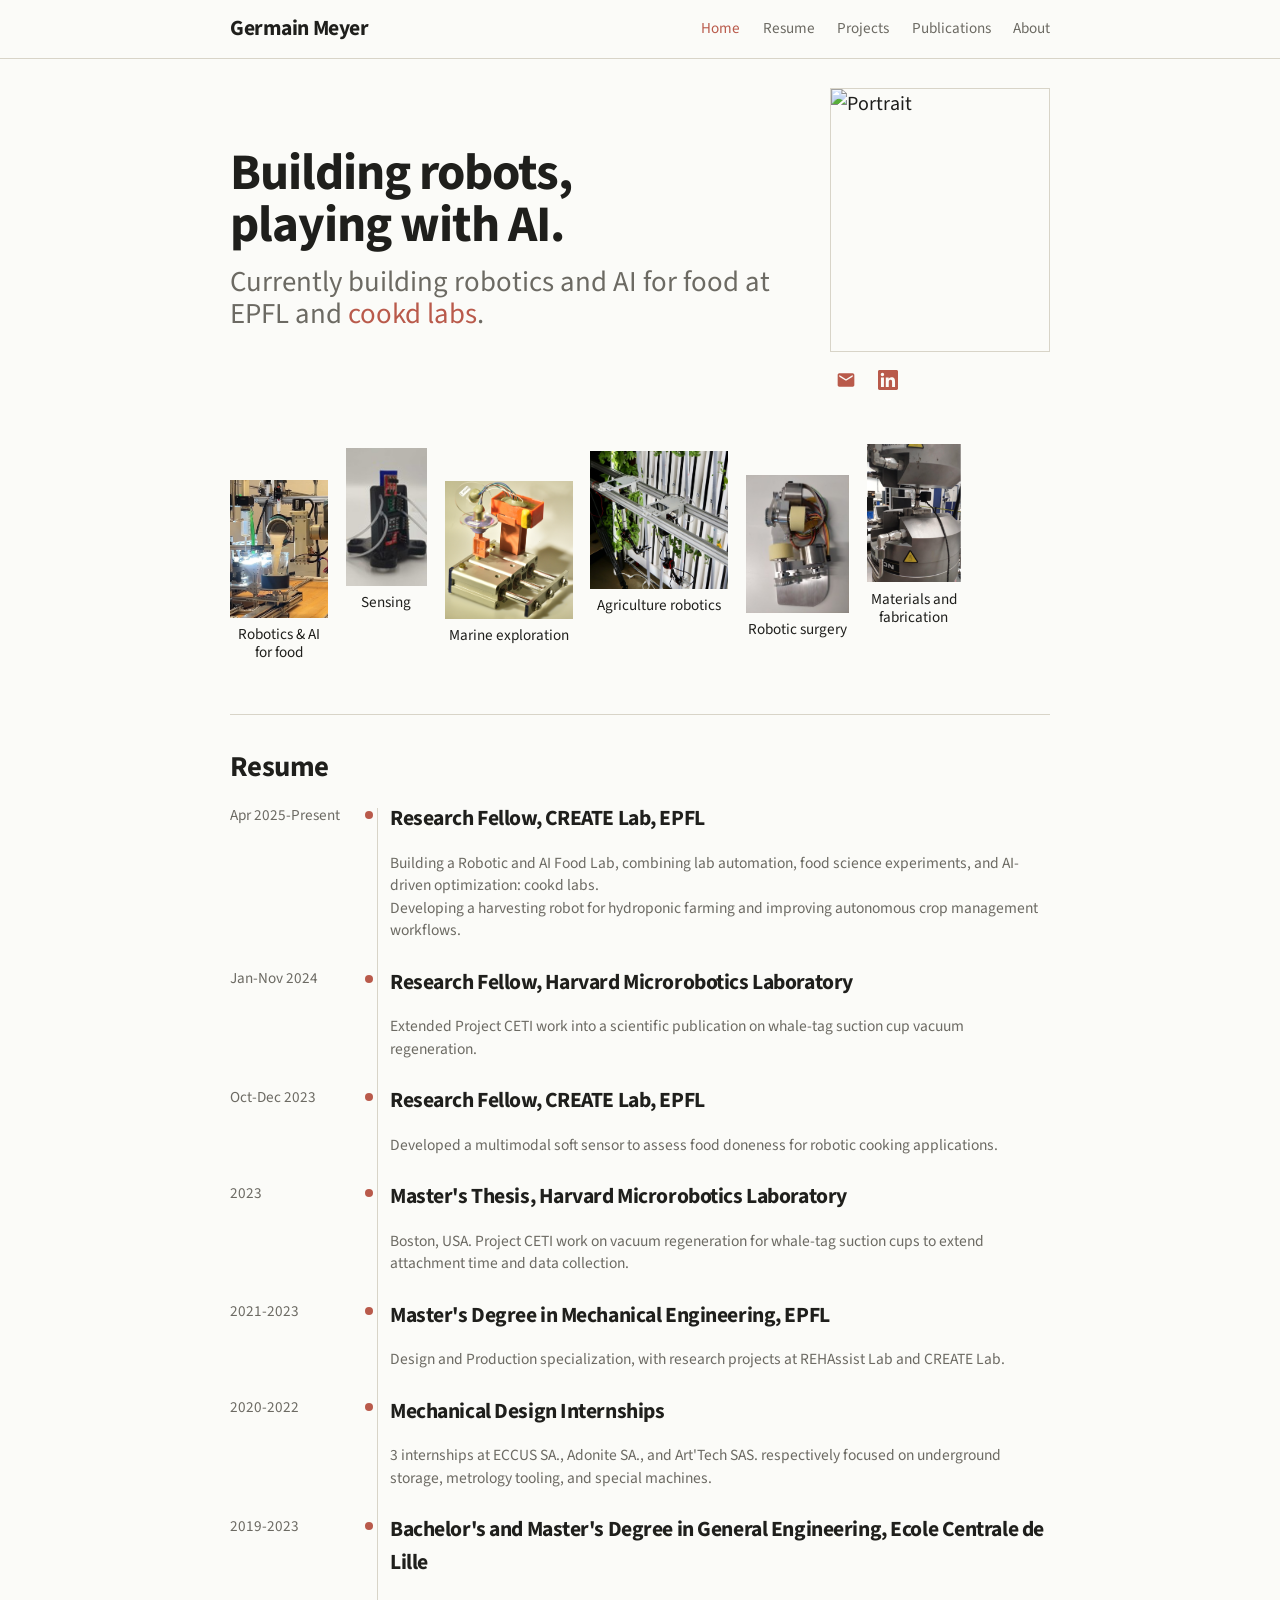
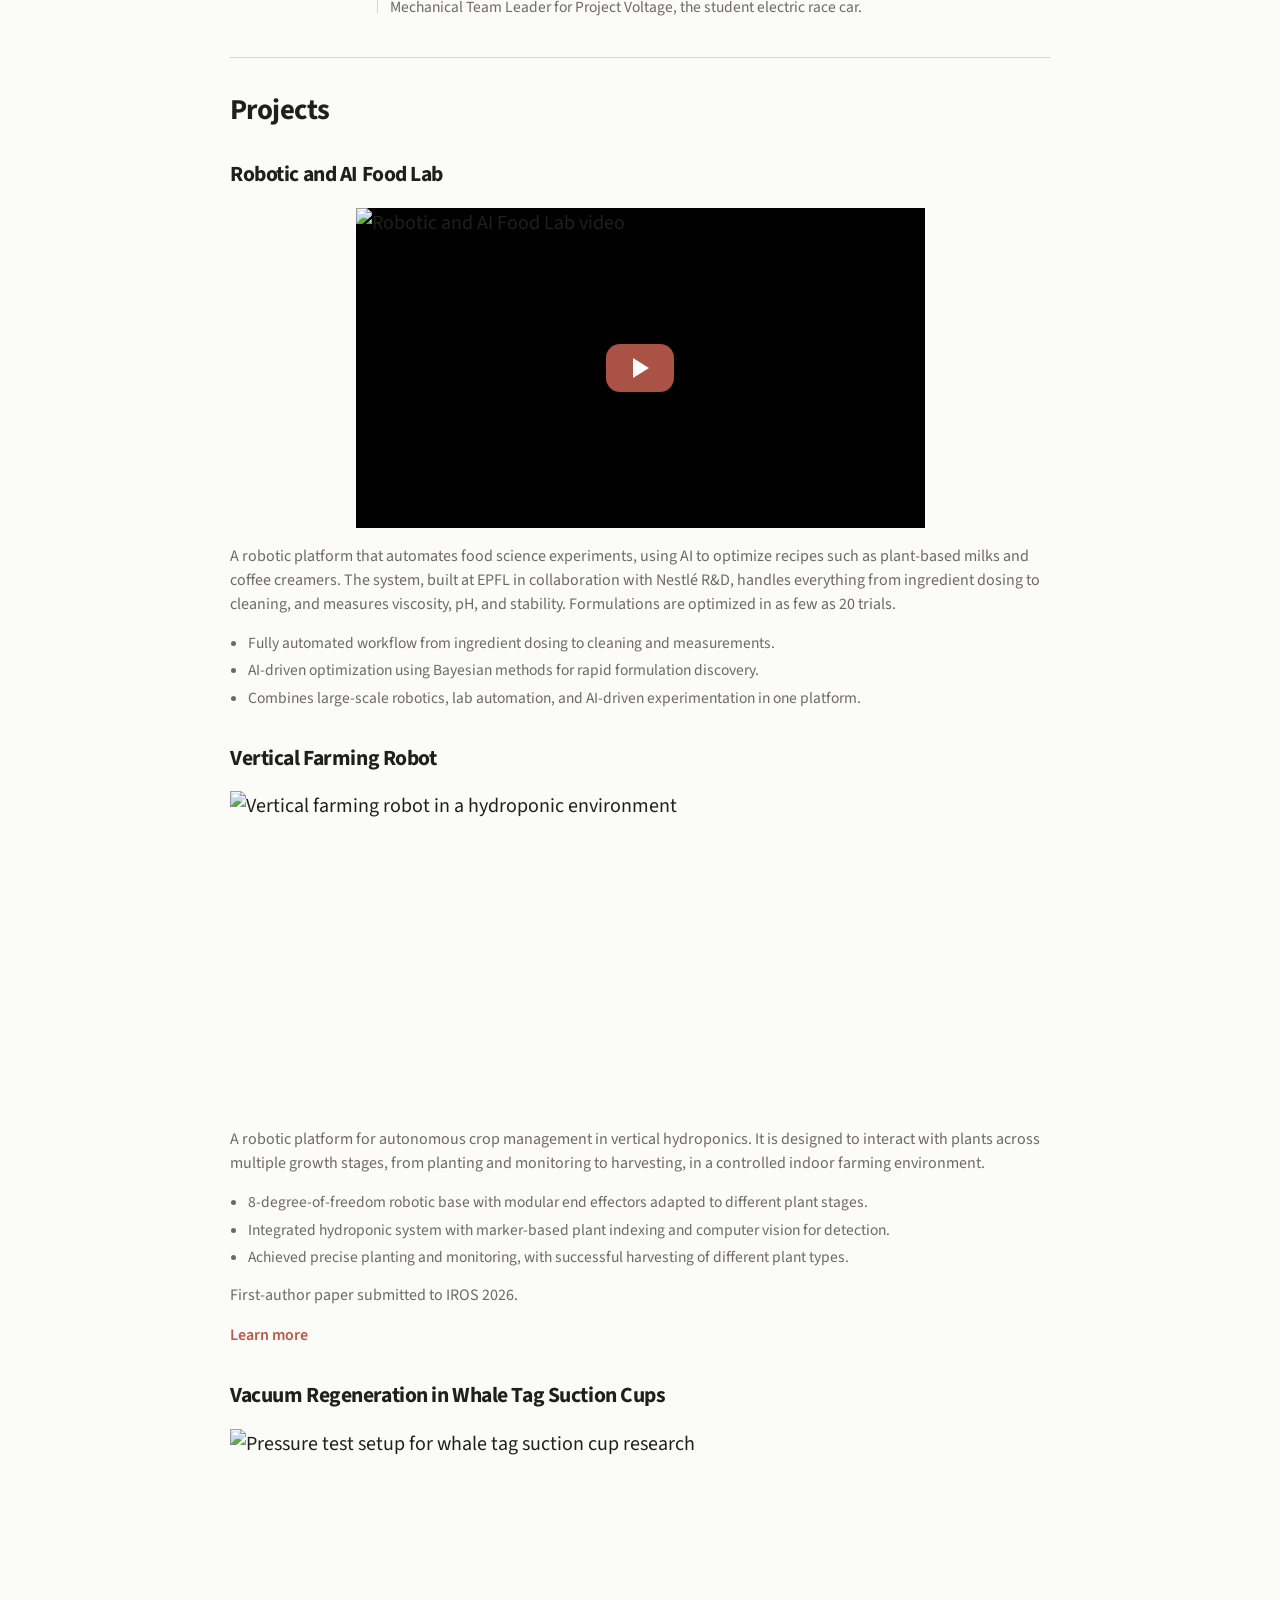
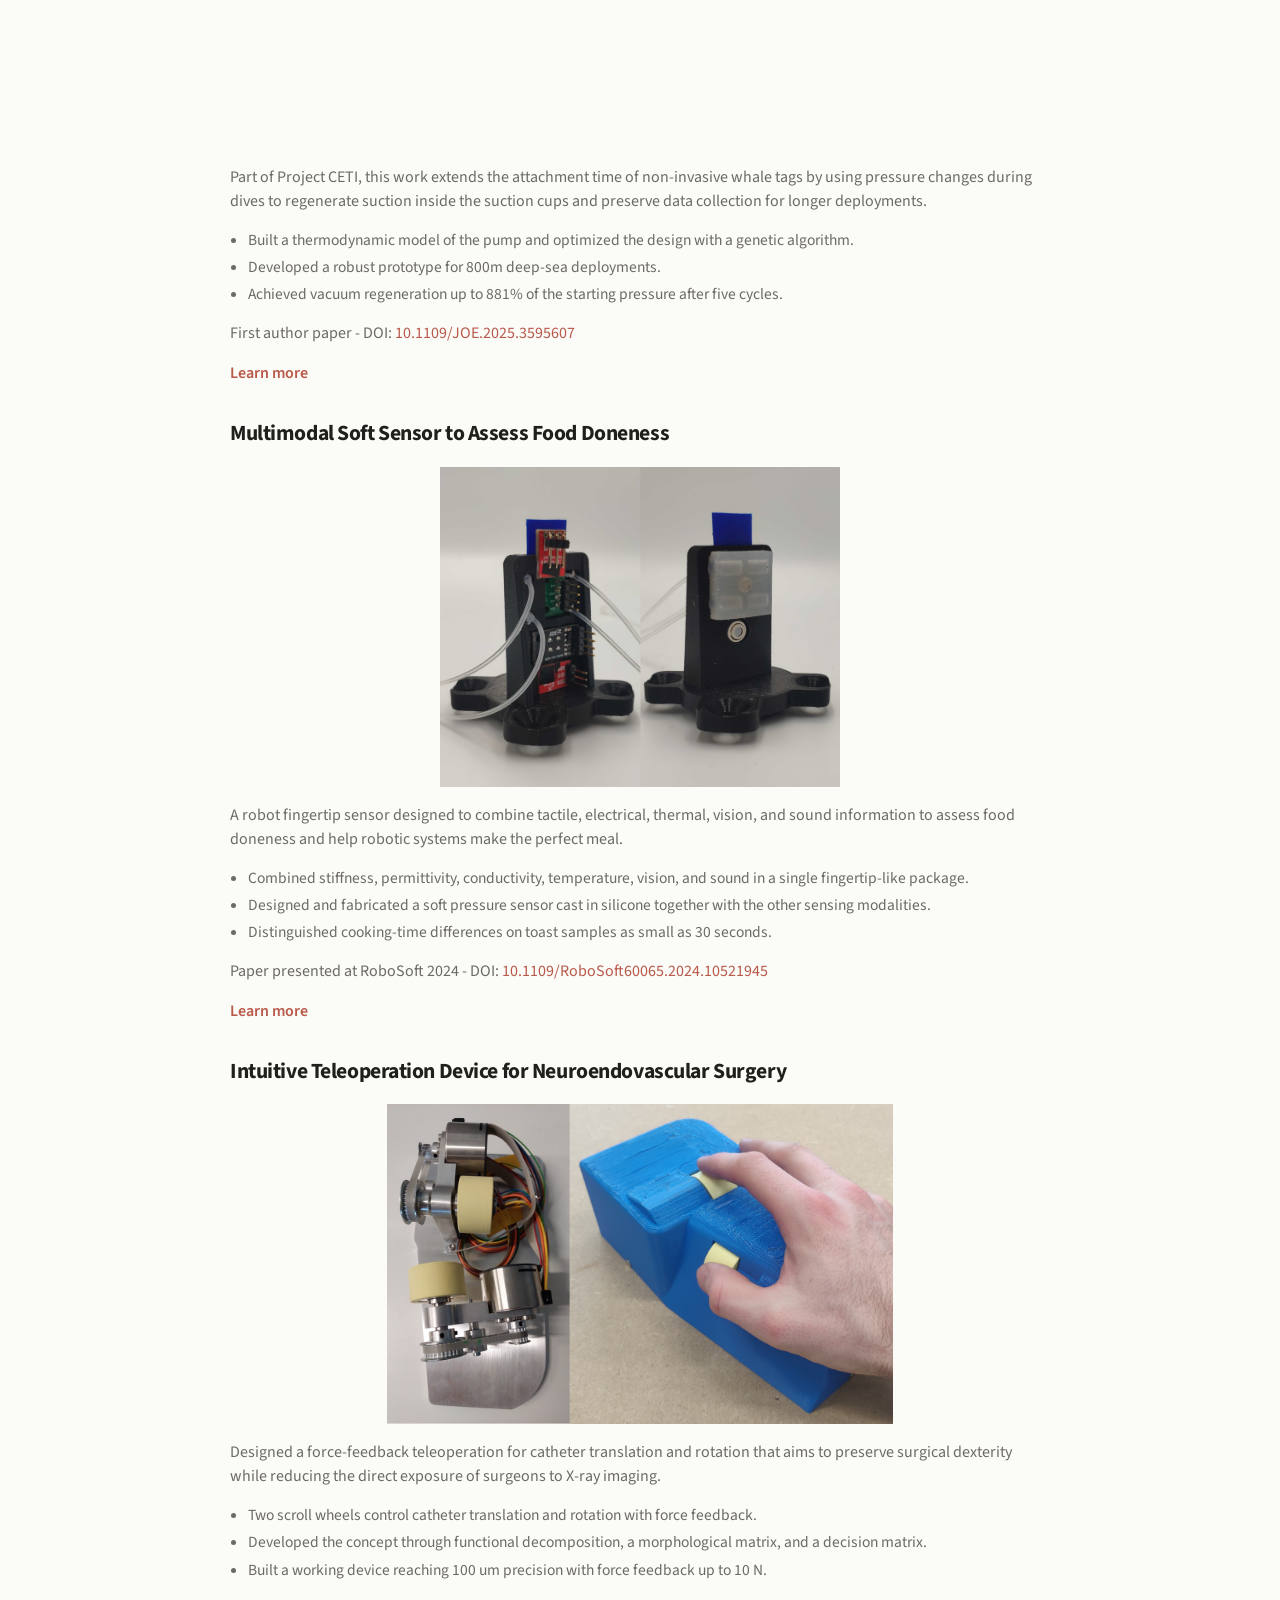
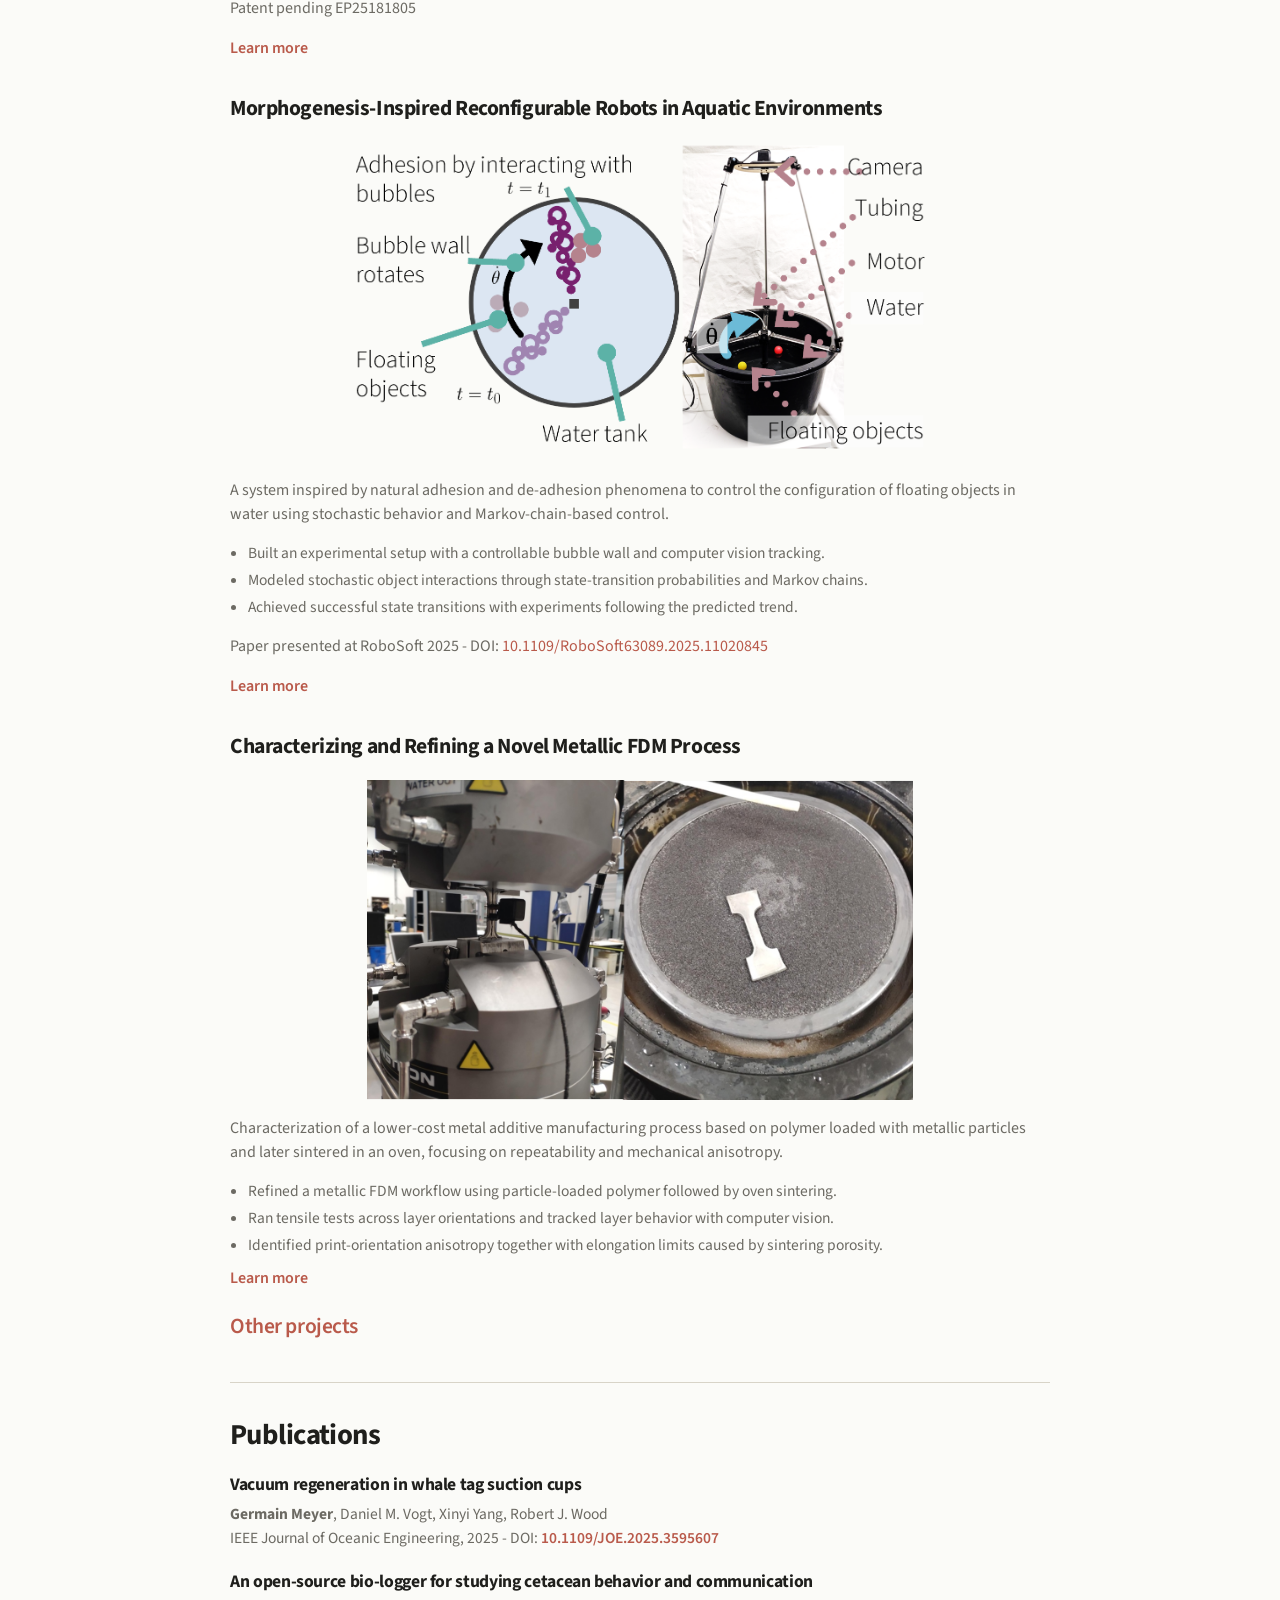
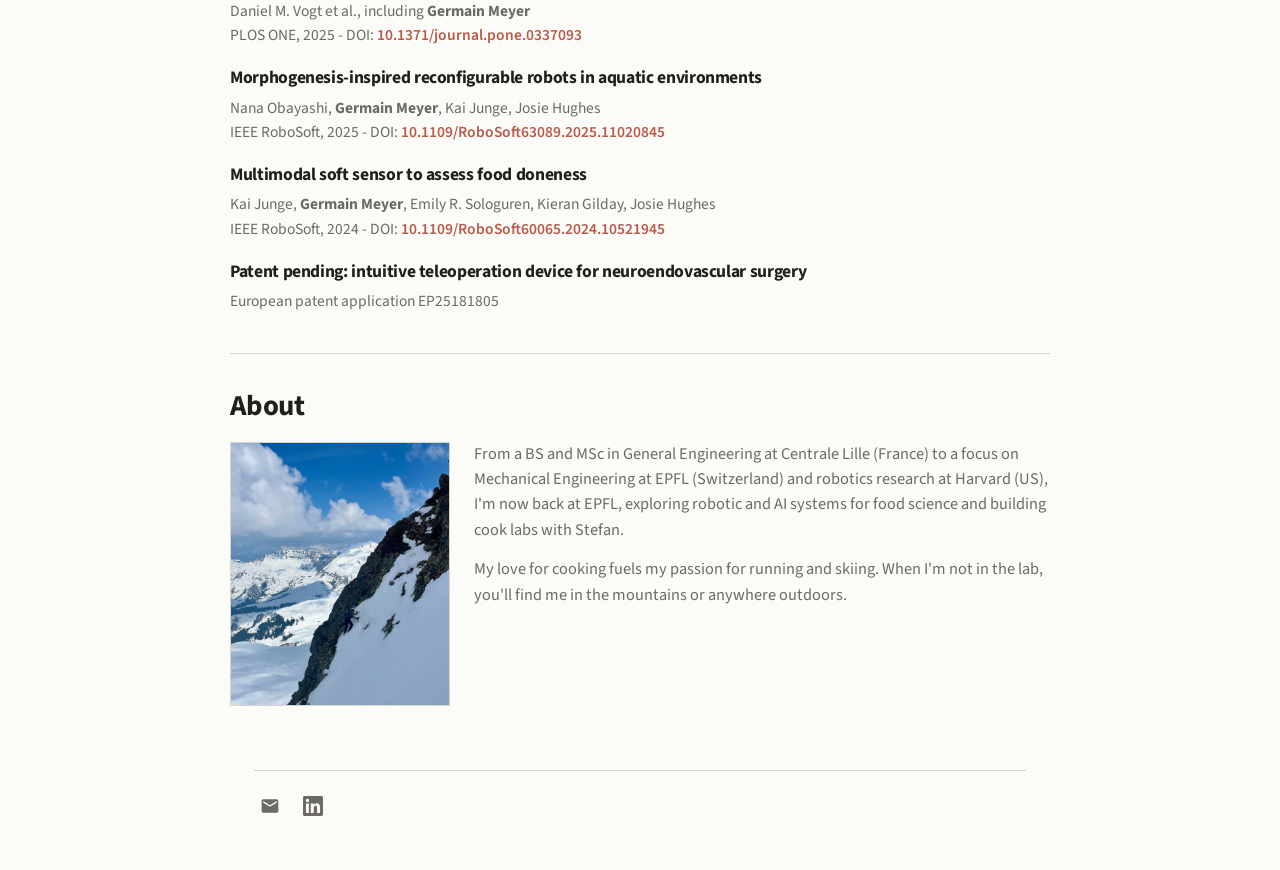
==== index.html @ 19fdbce2 "Initial commit" ====
<!DOCTYPE html>
<html lang="en">
<head>
  <meta charset="UTF-8">
  <meta name="viewport" content="width=device-width, initial-scale=1.0">
  <title>Germain Meyer</title>
  <meta name="description" content="Germain Meyer is a robotics researcher and mechanical engineer working across sensing, agriculture robotics, marine exploration, surgical teleoperation, and fabrication.">
  <meta name="robots" content="noimageindex">
  <link rel="icon" href="images/favicon.svg" type="image/svg+xml">
  <link rel="preconnect" href="https://fonts.googleapis.com">
  <link rel="preconnect" href="https://fonts.gstatic.com" crossorigin>
  <link href="https://fonts.googleapis.com/css2?family=Source+Sans+3:wght@400;600;700;800&display=swap" rel="stylesheet">
  <link rel="stylesheet" href="styles.css">
</head>
<body>
  <header class="site-header">
    <nav class="nav" aria-label="Main navigation">
      <a class="nav-brand" href="#home">Germain Meyer</a>
      <button class="nav-toggle" type="button" aria-expanded="false" aria-label="Toggle navigation">
        <span></span><span></span><span></span>
      </button>
      <div class="nav-links">
        <a href="#home">Home</a>
        <a href="#resume">Resume</a>
        <a href="#projects">Projects</a>
        <a href="#publications">Publications</a>
        <a href="#about">About</a>
      </div>
    </nav>
  </header>

  <main>
    <section class="hero section" id="home">
      <div class="hero-copy">
        <h1>Building robots, playing with AI.</h1>
        <p class="hero-lead">
          Currently building robotics and AI for food at EPFL and
          <a href="https://www.cookdlabs.ai/" target="_blank" rel="noopener">cookd labs</a>.
        </p>
      </div>
      <div class="hero-visual">
        <img src="images/main.jpeg" alt="Portrait">
        <div class="hero-links hero-links--portrait">
          <a href="mailto:germain.meyer@epfl.ch" aria-label="Email">
            <svg viewBox="0 0 24 24" aria-hidden="true"><path d="M20 4H4c-1.1 0-2 .9-2 2v12c0 1.1.9 2 2 2h16c1.1 0 2-.9 2-2V6c0-1.1-.9-2-2-2zm0 4-8 5-8-5V6l8 5 8-5v2z"/></svg>
          </a>
          <a href="https://linkedin.com/in/germain-meyer-136297217" target="_blank" rel="noopener" aria-label="LinkedIn">
            <svg viewBox="0 0 24 24" aria-hidden="true"><path d="M20.447 20.452h-3.554v-5.569c0-1.328-.027-3.037-1.852-3.037-1.853 0-2.136 1.445-2.136 2.939v5.667H9.351V9h3.414v1.561h.046c.477-.9 1.637-1.85 3.37-1.85 3.601 0 4.267 2.37 4.267 5.455v6.286zM5.337 7.433a2.062 2.062 0 01-2.063-2.065 2.064 2.064 0 112.063 2.065zm1.782 13.019H3.555V9h3.564v11.452zM22.225 0H1.771C.792 0 0 .774 0 1.729v20.542C0 23.227.792 24 1.771 24h20.451C23.2 24 24 23.227 24 22.271V1.729C24 .774 23.2 0 22.222 0h.003z"/></svg>
          </a>
        </div>
      </div>
      <div class="domain-gallery" aria-label="Research domains">
        <a class="domain-card" href="#project-food-lab">
          <img src="images/Robotics and AI for Food.png" alt="Robotics and AI for food research system">
          <span>Robotics &amp; AI for food</span>
        </a>
        <a class="domain-card" href="#project-food-sensor">
          <img src="images/sensing.jpg" alt="Sensing research system">
          <span>Sensing</span>
        </a>
        <a class="domain-card" href="#project-whale-tag">
          <img src="images/Marine-exploration.png" alt="Marine exploration research device">
          <span>Marine exploration</span>
        </a>
        <a class="domain-card" href="#project-vertical-farming">
          <img src="images/Agriculture-robotics.jpg" alt="Agriculture robotics platform">
          <span>Agriculture robotics</span>
        </a>
        <a class="domain-card" href="#project-teleoperation">
          <img src="images/robotic-surgery.jpg" alt="Robotic surgery prototype">
          <span>Robotic surgery</span>
        </a>
        <a class="domain-card" href="#project-metal-fdm">
          <img src="images/Materials-and-fabrication.png" alt="Materials and fabrication testing machine">
          <span>Materials and fabrication</span>
        </a>
      </div>
    </section>

    <section class="section section-divider" id="resume">
      <div class="section-heading">
        <p class="section-kicker">Resume</p>
      </div>
      <div class="timeline">
        <article class="timeline-item">
          <div class="timeline-date">Apr 2025-Present</div>
          <div class="timeline-body">
            <h3>Research Fellow, CREATE Lab, EPFL</h3>
            <p>Building a Robotic and AI Food Lab, combining lab automation, food science experiments, and AI-driven optimization: cookd labs.</p>
            <p>Developing a harvesting robot for hydroponic farming and improving autonomous crop management workflows.</p>
          </div>
        </article>
        <article class="timeline-item">
          <div class="timeline-date">Jan-Nov 2024</div>
          <div class="timeline-body">
            <h3>Research Fellow, Harvard Microrobotics Laboratory</h3>
            <p>Extended Project CETI work into a scientific publication on whale-tag suction cup vacuum regeneration.</p>
          </div>
        </article>
        <article class="timeline-item">
          <div class="timeline-date">Oct-Dec 2023</div>
          <div class="timeline-body">
            <h3>Research Fellow, CREATE Lab, EPFL</h3>
            <p>Developed a multimodal soft sensor to assess food doneness for robotic cooking applications.</p>
          </div>
        </article>
        <article class="timeline-item">
          <div class="timeline-date">2023</div>
          <div class="timeline-body">
            <h3>Master's Thesis, Harvard Microrobotics Laboratory</h3>
            <p>Boston, USA. Project CETI work on vacuum regeneration for whale-tag suction cups to extend attachment time and data collection.</p>
          </div>
        </article>
        <article class="timeline-item">
          <div class="timeline-date">2021-2023</div>
          <div class="timeline-body">
            <h3>Master's Degree in Mechanical Engineering, EPFL</h3>
            <p>Design and Production specialization, with research projects at REHAssist Lab and CREATE Lab.</p>
          </div>
        </article>
        <article class="timeline-item">
          <div class="timeline-date">2020-2022</div>
          <div class="timeline-body">
            <h3>Mechanical Design Internships</h3>
            <p>3 internships at ECCUS SA., Adonite SA., and Art'Tech SAS. respectively focused on underground storage, metrology tooling, and special machines.</p>
          </div>
        </article>
        <article class="timeline-item">
          <div class="timeline-date">2019-2023</div>
          <div class="timeline-body">
            <h3>Bachelor's and Master's Degree in General Engineering, Ecole Centrale de Lille</h3>
            <p>Mechanical Team Leader for Project Voltage, the student electric race car.</p>
          </div>
        </article>
      </div>
    </section>

    <section class="section section-divider" id="projects">
      <div class="section-heading">
        <p class="section-kicker">Projects</p>
      </div>

      <article class="project" id="project-food-lab">
        <div class="project-content">
          <h3>Robotic and AI Food Lab</h3>
          <div class="project-media project-media--video">
            <div class="video-lazy" data-id="kssVwYvXHfM" aria-label="Play Robotic and AI Food Lab video" role="button" tabindex="0">
              <img src="https://img.youtube.com/vi/dTXsekE0bE0/maxresdefault.jpg" alt="Robotic and AI Food Lab video" loading="lazy">
              <button class="video-play" type="button" aria-label="Play video"></button>
            </div>
          </div>
          <p>
            A robotic platform that automates food science experiments, using AI to optimize recipes such as plant-based milks and coffee creamers. 
            The system, built at EPFL in collaboration with Nestlé R&D, handles everything from ingredient dosing to cleaning, and measures viscosity, 
            pH, and stability. Formulations are optimized in as few as 20 trials.
          </p>
          <ul class="project-highlights">
            <li>Fully automated workflow from ingredient dosing to cleaning and measurements.</li>
            <li>AI-driven optimization using Bayesian methods for rapid formulation discovery.</li>
            <li>Combines large-scale robotics, lab automation, and AI-driven experimentation in one platform.</li>
          </ul>
        </div>
      </article>

      <article class="project" id="project-vertical-farming">
        <div class="project-content">
          <h3>Vertical Farming Robot</h3>
          <div class="project-media">
            <img src="images/vertical-farming/vertical-farming.JPG" alt="Vertical farming robot in a hydroponic environment">
          </div>
          <p>
            A robotic platform for autonomous crop management in vertical hydroponics. It is designed to
            interact with plants across multiple growth stages, from planting and monitoring to harvesting,
            in a controlled indoor farming environment.
          </p>
          <ul class="project-highlights">
            <li>8-degree-of-freedom robotic base with modular end effectors adapted to different plant stages.</li>
            <li>Integrated hydroponic system with marker-based plant indexing and computer vision for detection.</li>
            <li>Achieved precise planting and monitoring, with successful harvesting of different plant types.</li>
          </ul>
          <p class="project-note">First-author paper submitted to IROS 2026.</p>
          <p class="project-link"><a href="projects/vertical-farming.html">Learn more</a></p>
        </div>
      </article>

      <article class="project" id="project-whale-tag">
        <div class="project-content">
          <h3>Vacuum Regeneration in Whale Tag Suction Cups</h3>
          <div class="project-media">
            <img src="images/whale-tag/whale-tag.JPG" alt="Pressure test setup for whale tag suction cup research">
          </div>
          <p>
            Part of Project CETI, this work extends the attachment time of non-invasive whale tags
            by using pressure changes during dives to regenerate suction inside the suction cups
            and preserve data collection for longer deployments.
          </p>
          <ul class="project-highlights">
            <li>Built a thermodynamic model of the pump and optimized the design with a genetic algorithm.</li>
            <li>Developed a robust prototype for 800m deep-sea deployments.</li>
            <li>Achieved vacuum regeneration up to 881% of the starting pressure after five cycles.</li>
          </ul>
          <p class="project-note">First author paper - DOI: <a href="https://doi.org/10.1109/JOE.2025.3595607" target="_blank" rel="noopener">10.1109/JOE.2025.3595607</a></p>
          <p class="project-link"><a href="projects/whale-tag.html">Learn more</a></p>
        </div>
      </article>

      <article class="project" id="project-food-sensor">
        <div class="project-content">
          <h3>Multimodal Soft Sensor to Assess Food Doneness</h3>
          <div class="project-media">
            <img src="images/food-sensor/sensor-food.png" alt="Multimodal food doneness sensor mounted on a robotic arm">
          </div>
          <p>
            A robot fingertip sensor designed to combine tactile, electrical, thermal, vision, and sound
            information to assess food doneness and help robotic systems make the perfect meal.
          </p>
          <ul class="project-highlights">
            <li>Combined stiffness, permittivity, conductivity, temperature, vision, and sound in a single fingertip-like package.</li>
            <li>Designed and fabricated a soft pressure sensor cast in silicone together with the other sensing modalities.</li>
            <li>Distinguished cooking-time differences on toast samples as small as 30 seconds.</li>
          </ul>
          <p class="project-note">Paper presented at RoboSoft 2024 - DOI: <a href="https://doi.org/10.1109/RoboSoft60065.2024.10521945" target="_blank" rel="noopener">10.1109/RoboSoft60065.2024.10521945</a></p>
          <p class="project-link"><a href="projects/food-sensor.html">Learn more</a></p>
        </div>
      </article>

      <article class="project" id="project-teleoperation">
        <div class="project-content">
          <h3>Intuitive Teleoperation Device for Neuroendovascular Surgery</h3>
          <div class="project-media">
            <img src="images/teleoperation/final-device.png" alt="Intuitive teleoperation device for neuroendovascular surgery">
          </div>
          <p>
            Designed a force-feedback teleoperation for catheter translation and rotation that aims to preserve surgical
            dexterity while reducing the direct exposure of surgeons to X-ray imaging.
          </p>
          <ul class="project-highlights">
            <li>Two scroll wheels control catheter translation and rotation with force feedback.</li>
            <li>Developed the concept through functional decomposition, a morphological matrix, and a decision matrix.</li>
            <li>Built a working device reaching 100 um precision with force feedback up to 10 N.</li>
          </ul>
          <p class="project-note">Patent pending EP25181805</p>
          <p class="project-link"><a href="projects/teleoperation.html">Learn more</a></p>
        </div>
      </article>

      <article class="project" id="project-aquatic-robot">
        <div class="project-content">
          <h3>Morphogenesis-Inspired Reconfigurable Robots in Aquatic Environments</h3>
          <div class="project-media">
            <img src="images/aquatic-robot/experimental-setup.png" alt="Aquatic morphogenesis-inspired robot experiment">
          </div>
          <p>
            A system inspired by natural adhesion and de-adhesion phenomena to control the configuration
            of floating objects in water using stochastic behavior and Markov-chain-based control.
          </p>
          <ul class="project-highlights">
            <li>Built an experimental setup with a controllable bubble wall and computer vision tracking.</li>
            <li>Modeled stochastic object interactions through state-transition probabilities and Markov chains.</li>
            <li>Achieved successful state transitions with experiments following the predicted trend.</li>
          </ul>
          <p class="project-note">Paper presented at RoboSoft 2025 - DOI: <a href="https://doi.org/10.1109/RoboSoft63089.2025.11020845" target="_blank" rel="noopener">10.1109/RoboSoft63089.2025.11020845</a></p>
          <p class="project-link"><a href="projects/aquatic-robot.html">Learn more</a></p>
        </div>
      </article>

      <article class="project" id="project-metal-fdm">
        <div class="project-content">
          <h3>Characterizing and Refining a Novel Metallic FDM Process</h3>
          <div class="project-media">
            <img src="images/metal-fdm/tensile-test.png" alt="Metallic fused deposition modeling printer prototype">
          </div>
          <p>
            Characterization of a lower-cost metal additive manufacturing process based on polymer loaded
            with metallic particles and later sintered in an oven, focusing on repeatability and
            mechanical anisotropy.
          </p>
          <ul class="project-highlights">
            <li>Refined a metallic FDM workflow using particle-loaded polymer followed by oven sintering.</li>
            <li>Ran tensile tests across layer orientations and tracked layer behavior with computer vision.</li>
            <li>Identified print-orientation anisotropy together with elongation limits caused by sintering porosity.</li>
          </ul>
          <p class="project-link"><a href="projects/metal-fdm.html">Learn more</a></p>
        </div>
      </article>
      <p class="project-link project-link--more" id="project-other-projects"><a href="projects/other-projects.html">Other projects</a></p>
    </section>

    <section class="section section-divider" id="publications">
      <div class="section-heading">
        <p class="section-kicker">Publications</p>
      </div>
      <div class="publication-list">
        <article>
          <h3>Vacuum regeneration in whale tag suction cups</h3>
          <p><strong>Germain Meyer</strong>, Daniel M. Vogt, Xinyi Yang, Robert J. Wood</p>
          <p>IEEE Journal of Oceanic Engineering, 2025 - DOI: <a href="https://doi.org/10.1109/JOE.2025.3595607" target="_blank" rel="noopener">10.1109/JOE.2025.3595607</a></p>
        </article>
        <article>
          <h3>An open-source bio-logger for studying cetacean behavior and communication</h3>
          <p>Daniel M. Vogt et al., including <strong>Germain Meyer</strong></p>
          <p>PLOS ONE, 2025 - DOI: <a href="https://doi.org/10.1371/journal.pone.0337093" target="_blank" rel="noopener">10.1371/journal.pone.0337093</a></p>
        </article>
        <article>
          <h3>Morphogenesis-inspired reconfigurable robots in aquatic environments</h3>
          <p>Nana Obayashi, <strong>Germain Meyer</strong>, Kai Junge, Josie Hughes</p>
          <p>IEEE RoboSoft, 2025 - DOI: <a href="https://doi.org/10.1109/RoboSoft63089.2025.11020845" target="_blank" rel="noopener">10.1109/RoboSoft63089.2025.11020845</a></p>
        </article>
        <article>
          <h3>Multimodal soft sensor to assess food doneness</h3>
          <p>Kai Junge, <strong>Germain Meyer</strong>, Emily R. Sologuren, Kieran Gilday, Josie Hughes</p>
          <p>IEEE RoboSoft, 2024 - DOI: <a href="https://doi.org/10.1109/RoboSoft60065.2024.10521945" target="_blank" rel="noopener">10.1109/RoboSoft60065.2024.10521945</a></p>
        </article>
        <article>
          <h3>Patent pending: intuitive teleoperation device for neuroendovascular surgery</h3>
          <p>European patent application EP25181805</p>
        </article>
      </div>
    </section>

    <section class="section section-divider" id="about">
      <div class="section-heading">
        <p class="section-kicker">About</p>
      </div>
      <div class="bio-grid">
        <div class="bio-photo">
          <img src="images/mountain.jpeg" alt="Mountain pic">
        </div>
        <div class="bio-copy">
          <p>
            From a BS and MSc in General Engineering at Centrale Lille (France) to a focus on Mechanical Engineering at EPFL (Switzerland) and robotics research at Harvard (US), I'm now back at EPFL, exploring robotic and AI systems for food science and building cook labs with Stefan.
          </p>
          <p>
             My love for cooking fuels my passion for running and skiing. When I'm not in the lab, you'll find me in the mountains or anywhere outdoors.
          </p>
        </div>
      </div>
    </section>

  </main>

  <footer class="site-footer">
    <div class="footer-links">
      <a href="mailto:germain.meyer@epfl.ch" aria-label="Email">
        <svg viewBox="0 0 24 24" aria-hidden="true"><path d="M20 4H4c-1.1 0-2 .9-2 2v12c0 1.1.9 2 2 2h16c1.1 0 2-.9 2-2V6c0-1.1-.9-2-2-2zm0 4-8 5-8-5V6l8 5 8-5v2z"/></svg>
      </a>
      <a href="https://linkedin.com/in/germain-meyer-136297217" target="_blank" rel="noopener" aria-label="LinkedIn">
        <svg viewBox="0 0 24 24" aria-hidden="true"><path d="M20.447 20.452h-3.554v-5.569c0-1.328-.027-3.037-1.852-3.037-1.853 0-2.136 1.445-2.136 2.939v5.667H9.351V9h3.414v1.561h.046c.477-.9 1.637-1.85 3.37-1.85 3.601 0 4.267 2.37 4.267 5.455v6.286zM5.337 7.433a2.062 2.062 0 01-2.063-2.065 2.064 2.064 0 112.063 2.065zm1.782 13.019H3.555V9h3.564v11.452zM22.225 0H1.771C.792 0 0 .774 0 1.729v20.542C0 23.227.792 24 1.771 24h20.451C23.2 24 24 23.227 24 22.271V1.729C24 .774 23.2 0 22.222 0h.003z"/></svg>
      </a>
    </div>
  </footer>

  <script src="script.js"></script>
</body>
</html>
---- styles.css ----
:root {
  --bg: #fbfbf8;
  --text: #1f1f1c;
  --muted: #6c6a63;
  --line: #d8d4c8;
  --accent: #b95a4b;
  --nav-height: 58px;
}

*,
*::before,
*::after {
  box-sizing: border-box;
}

html {
  scroll-behavior: smooth;
}

body {
  margin: 0;
  font-family: "Source Sans 3", sans-serif;
  color: var(--text);
  background: var(--bg);
  font-size: 20px;
  line-height: 1.55;
}

img {
  display: block;
  max-width: 100%;
}

a {
  color: inherit;
}

main {
  padding: calc(var(--nav-height) + 1.5rem) 1.5rem 4rem;
}

.site-header {
  position: fixed;
  inset: 0 0 auto;
  z-index: 100;
  background: rgba(251, 251, 248, 0.95);
  border-bottom: 1px solid var(--line);
}

.nav {
  max-width: 820px;
  height: var(--nav-height);
  margin: 0 auto;
  padding: 0;
  display: flex;
  align-items: center;
  justify-content: space-between;
  gap: 1rem;
}

.nav-brand {
  font-weight: 700;
  font-size: 1.35rem;
  letter-spacing: -0.02em;
  text-decoration: none;
}

.nav-links {
  display: flex;
  align-items: center;
  gap: 1.4rem;
}

.nav-links a {
  text-decoration: none;
  color: var(--muted);
  font-weight: 400;
  font-size: 0.95rem;
}

.nav-links a.active,
.nav-links a:hover {
  color: var(--accent);
}

.nav-toggle {
  display: none;
  border: 0;
  background: transparent;
  padding: 0;
}

.nav-toggle span {
  display: block;
  width: 24px;
  height: 2px;
  margin: 5px 0;
  background: var(--text);
}

.section {
  max-width: 820px;
  margin: 0 auto;
  scroll-margin-top: calc(var(--nav-height) + 1.2rem);
}

.section-divider {
  border-top: 1px solid var(--line);
  padding-top: 2.4rem;
  margin-top: 2.4rem;
}

.hero {
  display: grid;
  grid-template-columns: minmax(0, 1fr) 220px;
  grid-template-areas:
    "copy visual"
    "gallery gallery";
  gap: 2rem;
  align-items: start;
}

.hero-copy {
  grid-area: copy;
  align-self: center;
}

.hero-visual {
  grid-area: visual;
  align-self: center;
}

.eyebrow,
.section-kicker,
.project-date,
.resume-date {
  margin: 0 0 0.75rem;
  font-size: 1rem;
  font-weight: 600;
  color: var(--muted);
}

.section-kicker {
  margin-bottom: 1rem;
  font-size: 1.8rem;
  line-height: 1.05;
  font-weight: 700;
  color: var(--text);
  letter-spacing: -0.02em;
}

.hero h1,
.section-heading h2 {
  margin: 0;
  font-size: clamp(2.3rem, 4vw, 3.3rem);
  line-height: 1.02;
  letter-spacing: -0.02em;
  max-width: 16ch;
}

.section-heading h2 {
  font-size: clamp(1.7rem, 3vw, 2.15rem);
  max-width: none;
}

.hero-lead {
  margin: 1rem 0 0;
  font-size: clamp(1.35rem, 2.4vw, 1.8rem);
  line-height: 1.1;
  color: var(--muted);
  max-width: 34rem;
}

.hero-lead a {
  color: var(--accent);
  text-decoration: none;
}

.hero-lead a:hover {
  text-decoration: underline;
}

.hero-links {
  display: flex;
  flex-wrap: wrap;
  gap: 0.35rem 1rem;
  margin-top: 1rem;
  color: var(--muted);
  font-size: 1rem;
}

.hero-links--portrait {
  margin-top: 0.75rem;
  flex-direction: row;
  align-items: flex-start;
  gap: 0.6rem;
}

.hero-links--portrait a {
  display: inline-flex;
  align-items: center;
  justify-content: center;
  width: 32px;
  height: 32px;
  color: var(--muted);
}

.hero-links--portrait a:hover {
  color: var(--accent);
}

.hero-links--portrait svg {
  width: 20px;
  height: 20px;
  fill: currentColor;
}

.hero-links a {
  text-decoration: none;
  color: var(--accent);
}

.hero-links a:hover {
  text-decoration: underline;
}

.domain-gallery {
  grid-area: gallery;
  align-self: start;
  margin: 1.25rem 0 0;
  display: flex;
  flex-wrap: nowrap;
  align-items: flex-start;
  justify-content: flex-start;
  gap: 1.1rem;
  overflow-x: visible;
}

.domain-card {
  margin: 0;
  text-align: center;
  flex: 0 0 auto;
  position: relative;
  width: fit-content;
  padding-bottom: 3.5rem;
  text-decoration: none;
  color: inherit;
}

.domain-card img {
  width: auto;
  height: 138px;
  max-width: 170px;
  object-fit: contain;
  display: block;
}

.domain-card span {
  position: absolute;
  top: calc(138px + 0.45rem);
  left: 0;
  font-size: 0.95rem;
  color: var(--text);
  text-align: center;
  width: 100%;
  max-width: none;
  margin: 0;
  white-space: normal;
  overflow-wrap: anywhere;
  line-height: 1.2;
}

.domain-card:nth-child(1) {
  margin-top: 2rem;
}

.domain-card:nth-child(2) {
  margin-top: 0;
}

.domain-card:nth-child(3) {
  margin-top: 2.1rem;
}

.domain-card:nth-child(4) {
  margin-top: 0.2rem;
}

.domain-card:nth-child(5) {
  margin-top: 1.7rem;
}

.domain-card:nth-child(6) {
  margin-top: -0.2rem;
}

.hero-visual {
  padding-top: 0.35rem;
}

.hero-visual img {
  border-radius: 0;
  aspect-ratio: 1 / 1.2;
  object-fit: cover;
  width: 100%;
  border: 1px solid var(--line);
}

.section-heading {
  margin-bottom: 1.2rem;
}

.bio-grid,
.project-columns,
.other-grid,
.publication-list {
  display: grid;
  gap: 1.5rem;
}

.bio-grid {
  grid-template-columns: 220px minmax(0, 1fr);
  align-items: start;
  font-size: 1.02rem;
  color: var(--muted);
}

.bio-photo img {
  width: 100%;
  aspect-ratio: 1 / 1.2;
  object-fit: cover;
  display: block;
  border: 1px solid var(--line);
}

.bio-copy p {
  margin: 0;
}

.domain-card:hover span {
  color: var(--accent);
}

.bio-copy p + p {
  margin-top: 0.9rem;
}

.publication-list article,
.other-grid article {
  padding: 0;
  border: 0;
  background: transparent;
}

.timeline-body h3,
.project-content h3,
.publication-list h3,
.other-grid h3 {
  margin: 0 0 1rem;
  font-size: 1.35rem;
  letter-spacing: -0.02em;
}

.timeline {
  position: relative;
}

.timeline::before {
  content: "";
  position: absolute;
  left: 9.2rem;
  top: 0.35rem;
  bottom: 0.35rem;
  width: 1px;
  background: var(--line);
}

.timeline-item {
  display: grid;
  grid-template-columns: 8rem minmax(0, 1fr);
  gap: 2rem;
  position: relative;
  padding: 0 0 1.5rem;
}

.timeline-item:last-child {
  padding-bottom: 0;
}

.timeline-date {
  color: var(--muted);
  font-size: 0.95rem;
  padding-top: 0.1rem;
}

.timeline-body {
  position: relative;
}

.timeline-body::before {
  content: "";
  position: absolute;
  left: -1.55rem;
  top: 0.55rem;
  width: 0.5rem;
  height: 0.5rem;
  border-radius: 50%;
  background: var(--accent);
}

.timeline-body p {
  margin: 0;
  color: var(--muted);
  line-height: 1.45;
  font-size: 0.97rem;
}

.project-columns h4 {
  margin: 0 0 0.45rem;
  font-size: 1.02rem;
}

.project {
  display: block;
  gap: 0;
  margin-top: 2rem;
  padding: 0;
  background: transparent;
  border: 0;
  border-radius: 0;
  box-shadow: none;
  scroll-margin-top: calc(var(--nav-height) + 1.2rem);
}

.project-media {
  border-radius: 0;
  overflow: hidden;
  min-height: 0;
  margin: 0 0 1rem;
}

.project-media img {
  width: 100%;
  height: 320px;
  object-fit: contain;
  display: block;
}

.project-media--video iframe,
.project-media--video .video-lazy {
  width: min(100%, 569px);
  aspect-ratio: 16 / 9;
  height: auto;
  display: block;
  margin: 0 auto;
}

.project-media--video iframe {
  border: 0;
}

.video-lazy {
  position: relative;
  cursor: pointer;
  background: #000;
}

.video-lazy img {
  width: 100%;
  height: 100%;
  object-fit: contain;
  display: block;
}

.video-play {
  position: absolute;
  top: 50%;
  left: 50%;
  transform: translate(-50%, -50%);
  width: 68px;
  height: 48px;
  border: 0;
  border-radius: 14px;
  background: rgba(185, 90, 75, 0.92);
  cursor: pointer;
}

.video-play::before {
  content: "";
  position: absolute;
  top: 50%;
  left: 52%;
  transform: translate(-50%, -50%);
  width: 0;
  height: 0;
  border-top: 10px solid transparent;
  border-bottom: 10px solid transparent;
  border-left: 16px solid #fff;
}

.project-content {
  padding: 0;
}

.project-meta {
  display: flex;
  flex-wrap: wrap;
  gap: 0.25rem 1rem;
  margin-bottom: 0.1rem;
}

.project-meta p,
.project-content > p,
.project-columns li,
.project-note,
.publication-list p,
.other-grid p {
  color: var(--muted);
}

.project-content > p {
  font-size: 1rem;
  line-height: 1.5;
}

.project-columns {
  grid-template-columns: repeat(2, minmax(0, 1fr));
  margin-top: 0.9rem;
}

.project-columns ul {
  margin: 0.25rem 0 0;
  padding-left: 1.1rem;
  line-height: 1.5;
  font-size: 0.97rem;
}

.project-highlights {
  margin: 0.9rem 0 0;
  padding-left: 1.1rem;
  line-height: 1.5;
  font-size: 0.97rem;
  color: var(--muted);
}

.project-highlights li + li {
  margin-top: 0.25rem;
}

.project-note {
  margin-top: 0.9rem;
  font-size: 0.97rem;
}

.project-note a {
  color: var(--accent);
  text-decoration: none;
}

.project-note a:hover {
  text-decoration: underline;
}

.project-link {
  margin: 0.55rem 0 0;
  font-size: 0.97rem;
}

.project-link--more {
  margin-top: 1.25rem;
  scroll-margin-top: calc(var(--nav-height) + 1.2rem);
}

.project-link--more a {
  font-size: 1.35rem;
  font-weight: 600;
  letter-spacing: -0.02em;
}

.project-link a {
  color: var(--accent);
  text-decoration: none;
  font-weight: 600;
}

.project-link a:hover {
  text-decoration: underline;
}

.publication-list {
  grid-template-columns: 1fr;
  gap: 1rem;
}

.publication-list h3 {
  margin: 0 0 0.3rem;
  font-size: 1.1rem;
}

.publication-list p {
  margin: 0.12rem 0;
  font-size: 0.97rem;
  line-height: 1.45;
}

.publication-list article a {
  color: var(--accent);
  text-decoration: none;
  font-weight: 600;
  font-size: inherit;
}

.other-grid {
  grid-template-columns: repeat(2, minmax(0, 1fr));
  gap: 1rem 2rem;
}

.other-grid article {
  min-height: 180px;
  min-height: 0;
}

.site-footer {
  max-width: 820px;
  margin: 0 auto;
  padding: 0 1.5rem 3rem;
}

.footer-links {
  display: flex;
  align-items: center;
  gap: 0.7rem;
  padding-top: 1.2rem;
  border-top: 1px solid var(--line);
}

.footer-links a {
  display: inline-flex;
  align-items: center;
  justify-content: center;
  width: 32px;
  height: 32px;
  color: var(--muted);
}

.footer-links a:hover {
  color: var(--accent);
}

.footer-links svg {
  width: 20px;
  height: 20px;
  fill: currentColor;
}

@media (max-width: 1024px) {
  .project,
  .publication-list,
  .bio-grid,
  .other-grid,
  .project-columns {
    grid-template-columns: 1fr;
  }

  .hero h1,
  .section-heading h2 {
    max-width: none;
  }
}

@media (max-width: 760px) {
  main {
    padding: calc(var(--nav-height) + 1.2rem) 1rem 3rem;
  }

  .site-footer {
    padding: 0 1rem 2.5rem;
  }

  .nav {
    padding: 0;
    position: relative;
  }

  .nav-toggle {
    display: block;
  }

  .nav-links {
    display: none;
    position: absolute;
    top: calc(100% - 1px);
    left: 0;
    right: 0;
    padding: 0.8rem 1rem;
    flex-direction: column;
    align-items: flex-start;
    background: rgba(251, 251, 248, 0.98);
    border: 1px solid var(--line);
    border-radius: 0;
  }

  .nav-links.open {
    display: flex;
  }

  .hero {
    grid-template-columns: minmax(0, 1fr) 120px;
    grid-template-areas:
      "copy visual"
      "gallery gallery";
    gap: 1rem;
  }

  .hero-visual {
    padding-top: 0;
  }

  .hero-visual img {
    aspect-ratio: 1 / 1.15;
  }

  .timeline::before {
    left: 0.32rem;
  }

  .timeline-item {
    grid-template-columns: 1fr;
    gap: 0.45rem;
    padding-left: 1.4rem;
  }

  .timeline-body::before {
    left: -1.33rem;
    top: 0.45rem;
  }

  .hero-lead {
    font-size: 1rem;
  }

  .domain-gallery {
    display: grid;
    grid-template-columns: repeat(3, minmax(0, 1fr));
    gap: 1rem 0.9rem;
    justify-items: center;
  }

  .domain-card,
  .domain-card:nth-child(1),
  .domain-card:nth-child(2),
  .domain-card:nth-child(3),
  .domain-card:nth-child(4),
  .domain-card:nth-child(5) {
    margin-top: 0;
  }

  .domain-card img {
    height: 120px;
    max-width: 160px;
  }

  .domain-card {
    width: max-content;
    max-width: 120px;
    padding-bottom: 0;
    justify-self: center;
    display: flex;
    flex-direction: column;
    align-items: center;
  }

  .domain-card span {
    position: static;
    width: 100%;
    max-width: none;
    margin-top: 0.45rem;
    white-space: normal;
    overflow-wrap: normal;
    word-break: normal;
  }

  .project-content {
    padding: 0;
  }

  .project-media img {
    height: 240px;
  }

}
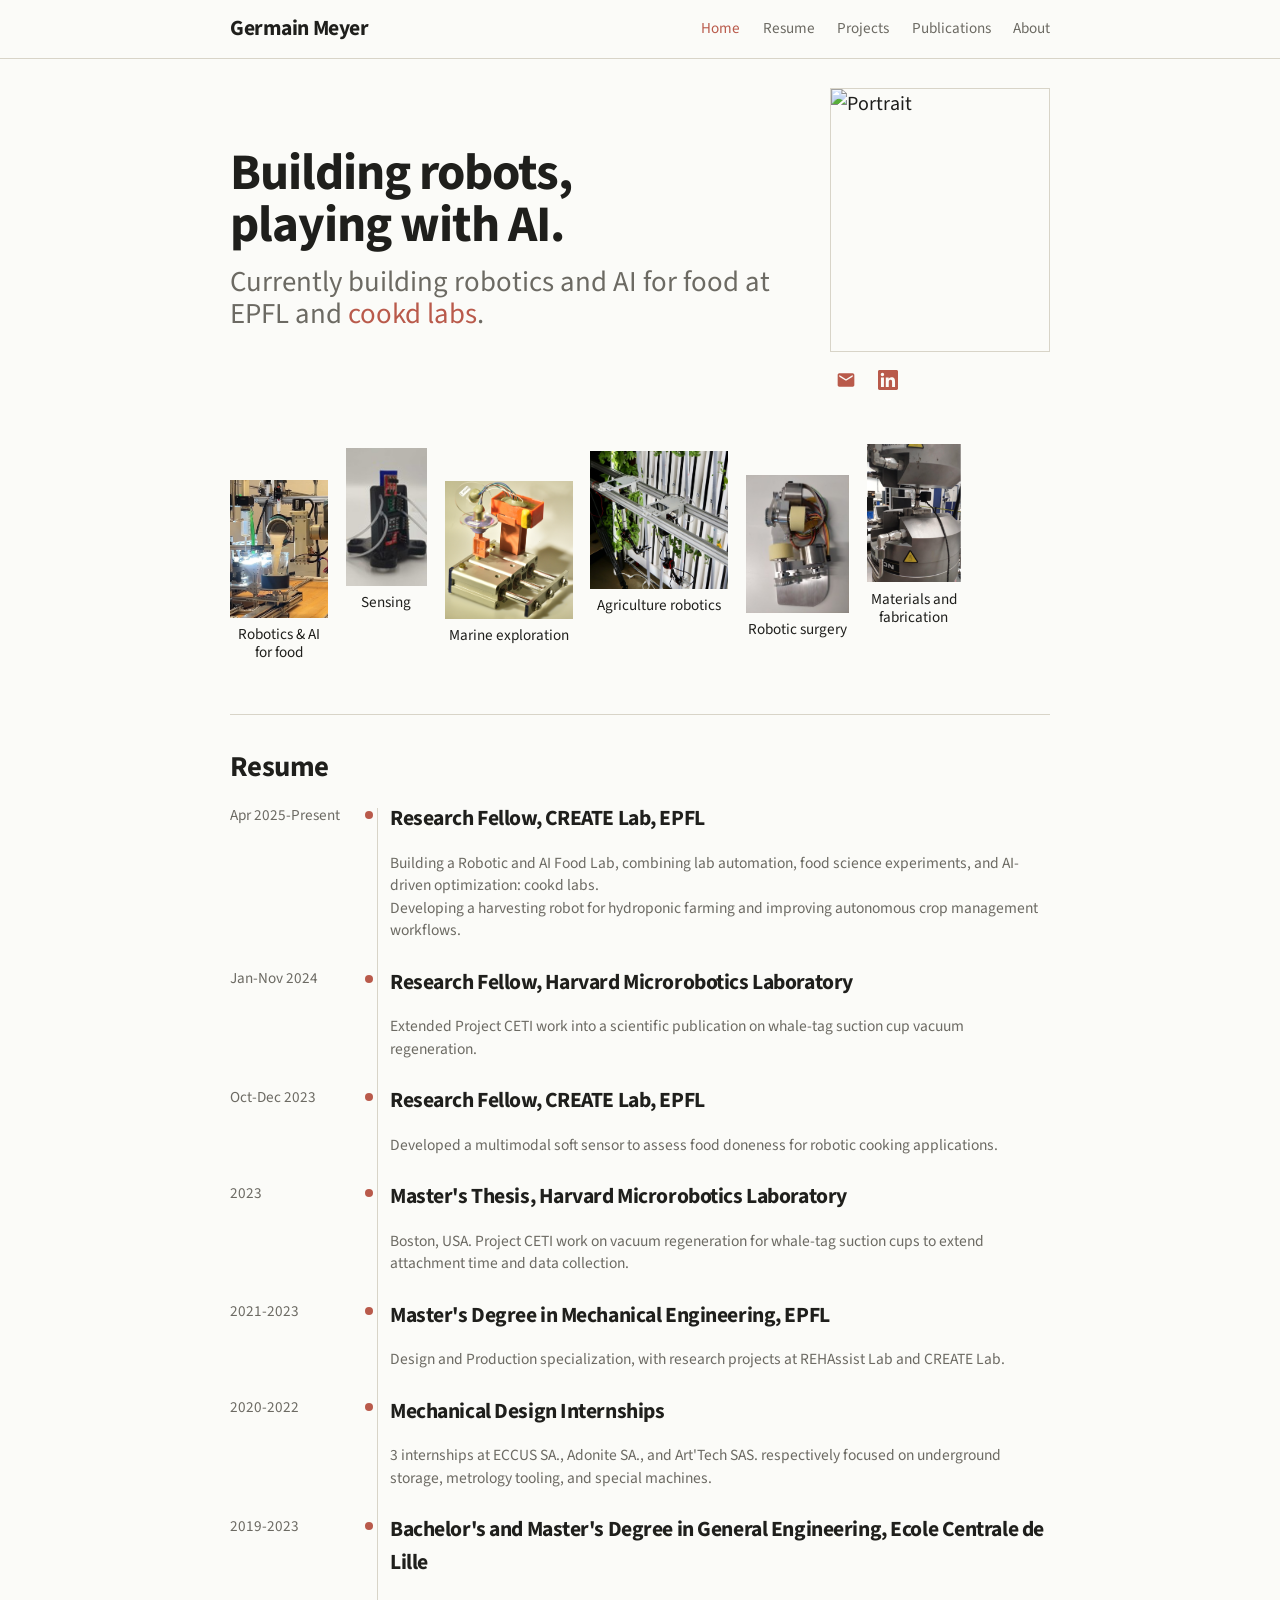
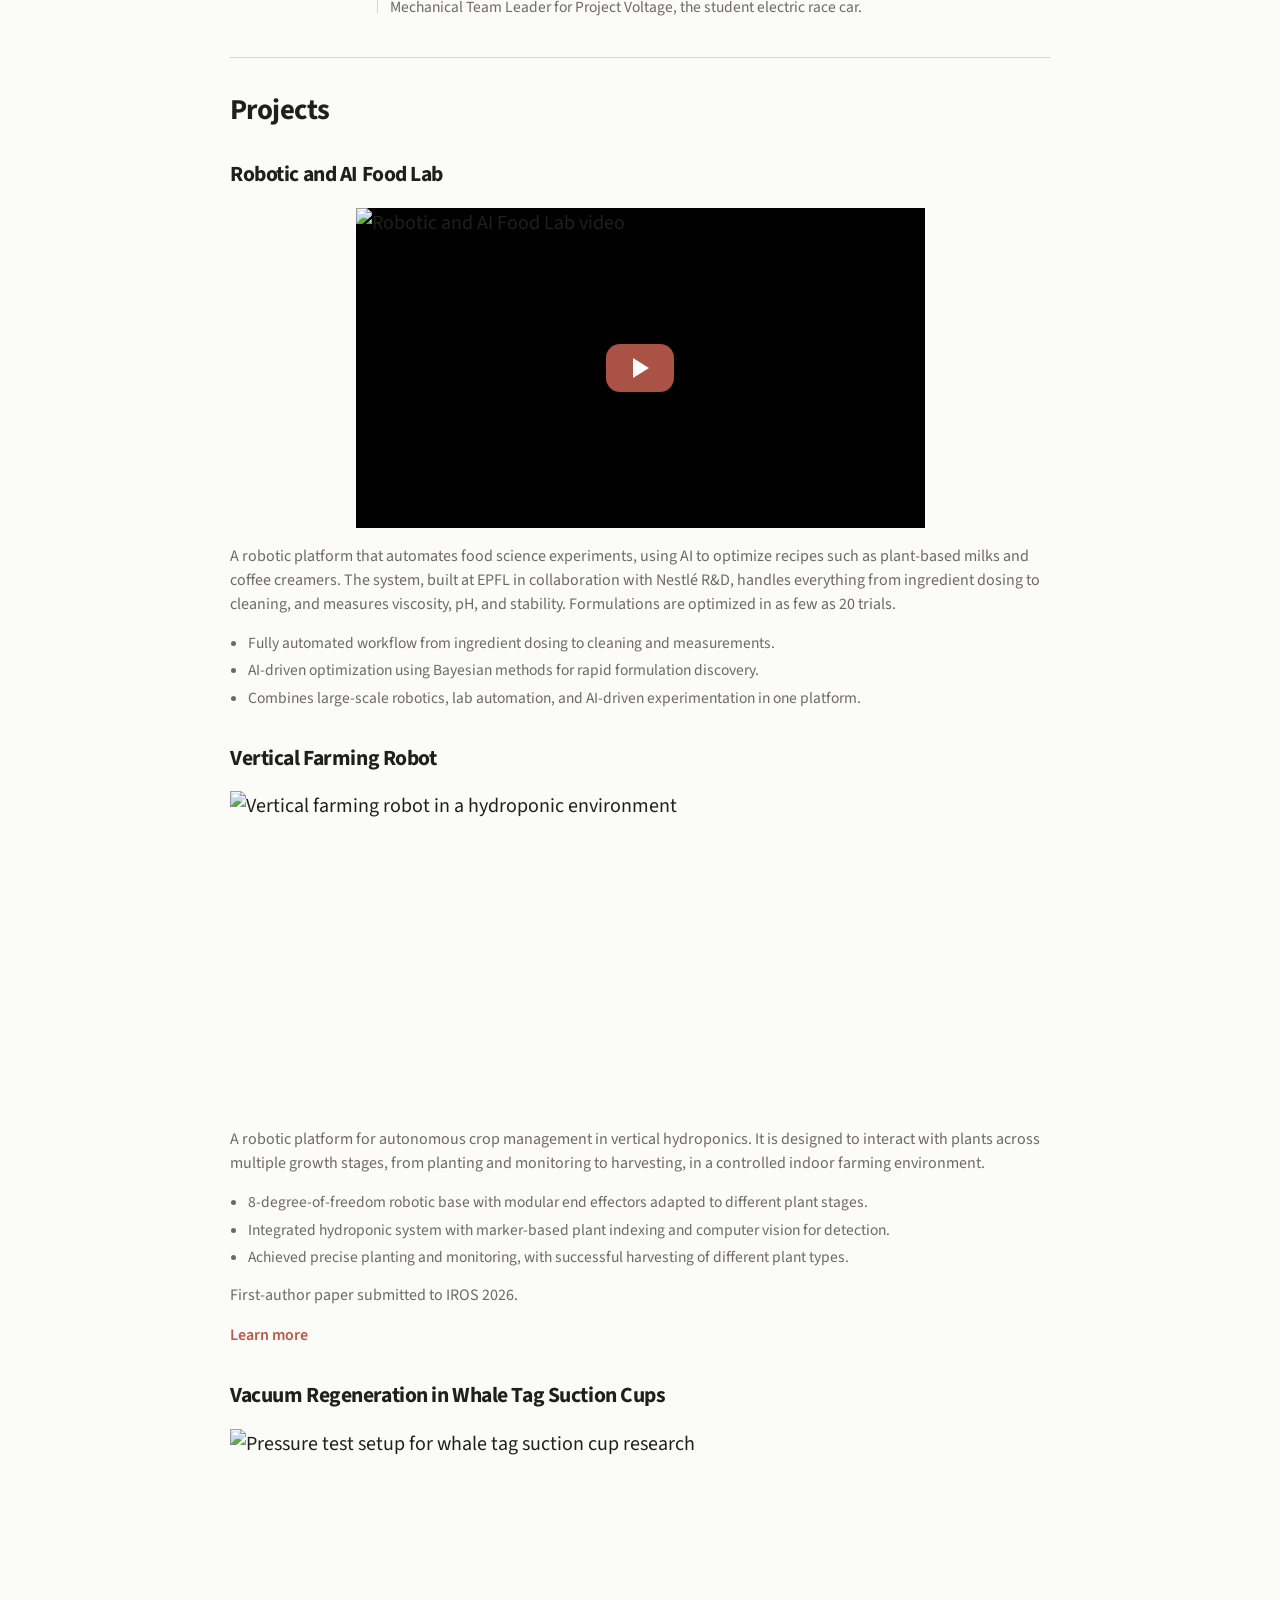
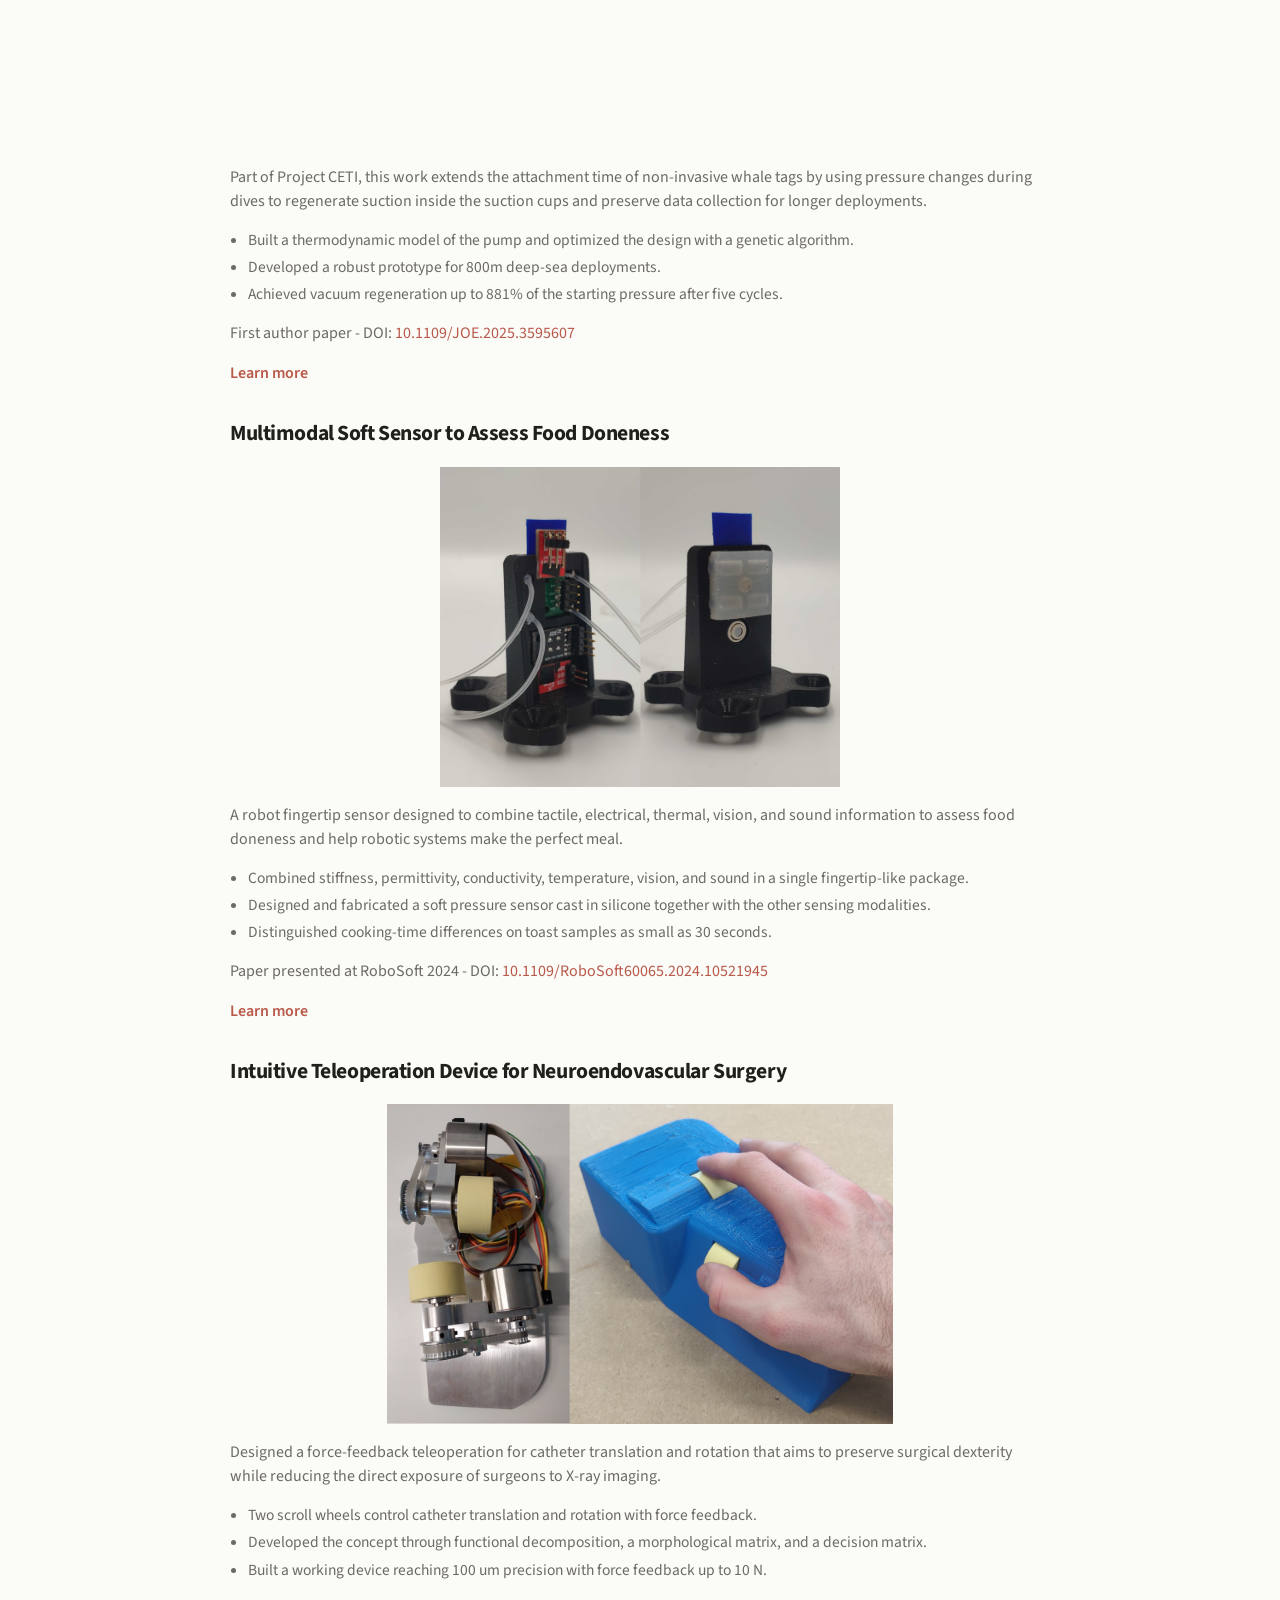
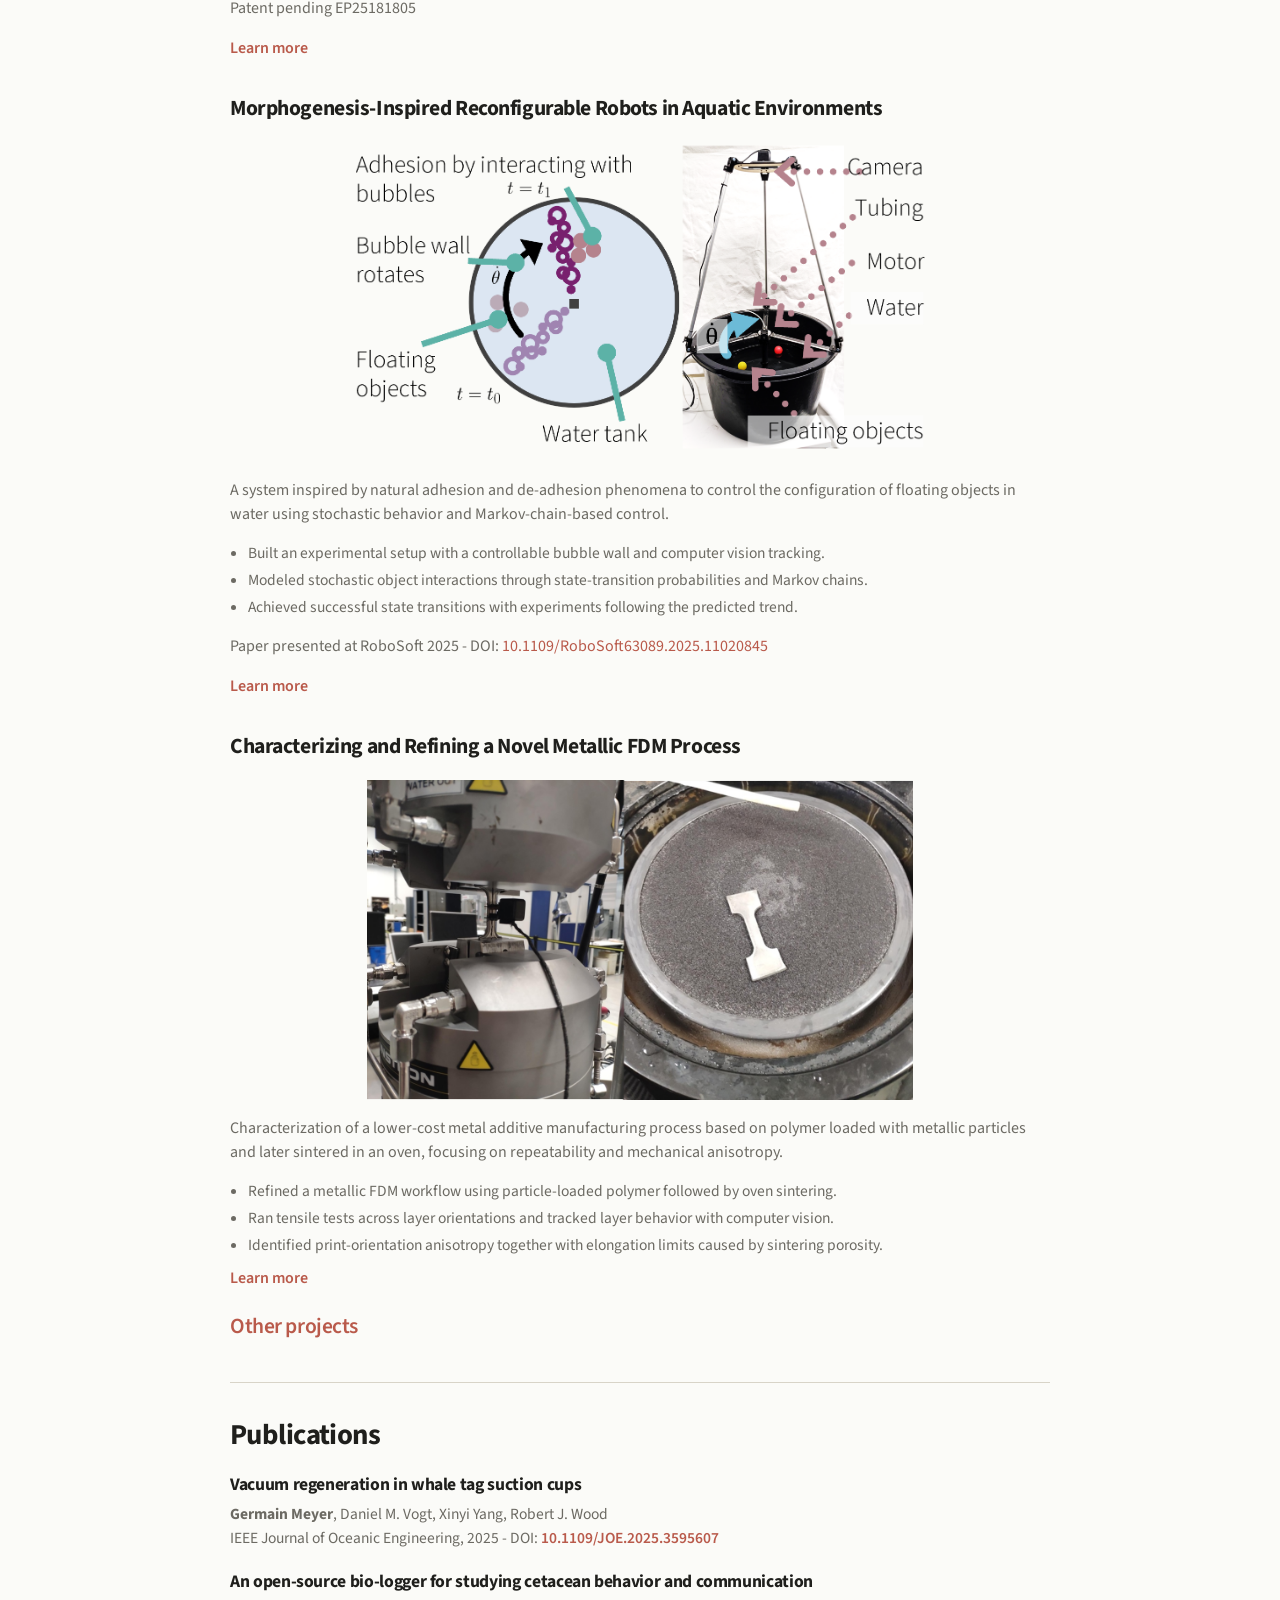
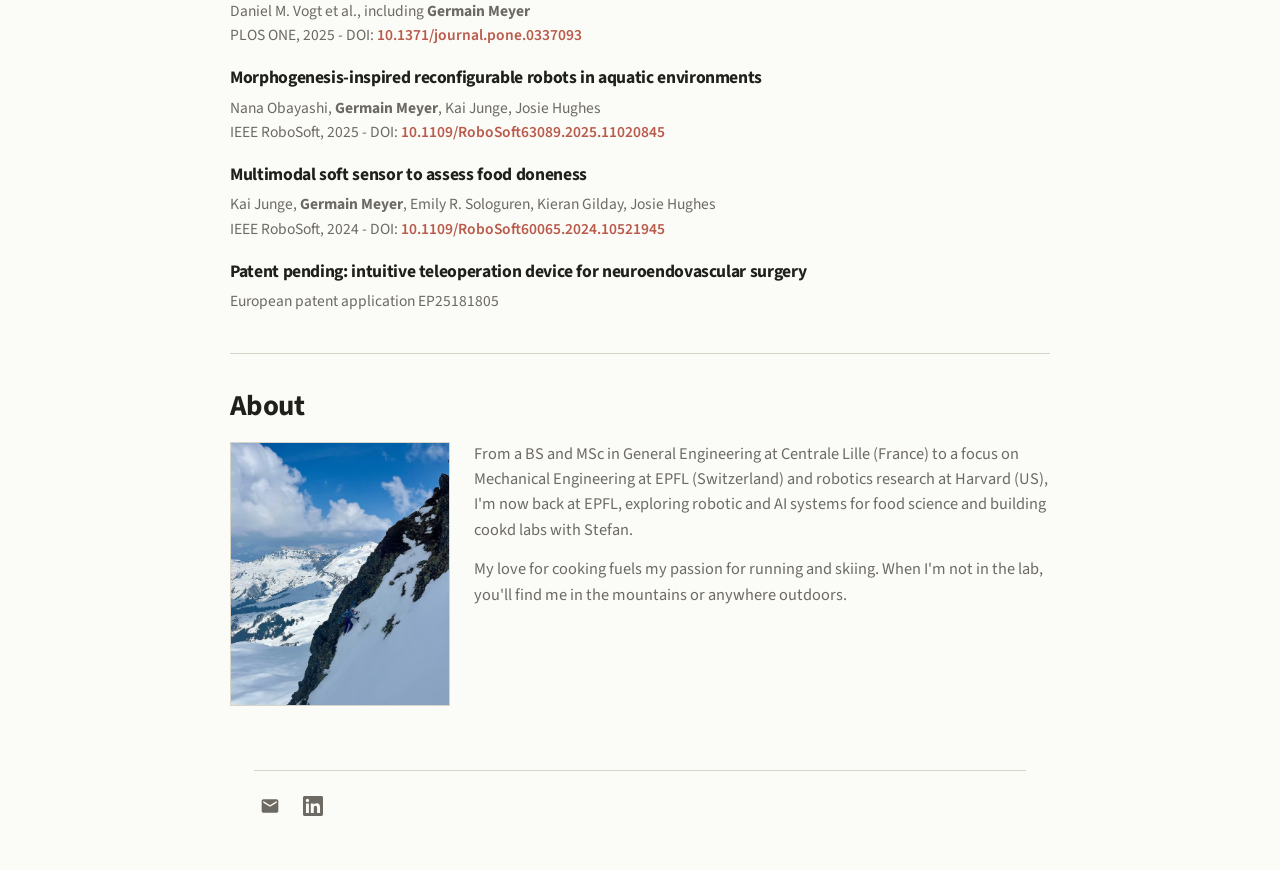
==== commit c383dc90: "update" ====
--- a/index.html
+++ b/index.html
@@ -1,13 +1,13 @@
 <!DOCTYPE html>
 <html lang="en">
 <head>
-  <meta charset="UTF-8">
-  <meta name="viewport" content="width=device-width, initial-scale=1.0">
-  <title>Germain Meyer</title>
-  <meta name="description" content="Germain Meyer is a robotics researcher and mechanical engineer working across sensing, agriculture robotics, marine exploration, surgical teleoperation, and fabrication.">
-  <meta name="robots" content="noimageindex">
-  <link rel="icon" href="images/favicon.svg" type="image/svg+xml">
-  <link rel="preconnect" href="https://fonts.googleapis.com">
+  <meta charset="UTF-8">
+  <meta name="viewport" content="width=device-width, initial-scale=1.0">
+  <title>Germain Meyer</title>
+  <meta name="description" content="Germain Meyer is a robotics researcher and mechanical engineer working across sensing, agriculture robotics, marine exploration, surgical teleoperation, and fabrication.">
+  <meta name="robots" content="noimageindex">
+  <link rel="icon" href="images/favicon.svg" type="image/svg+xml">
+  <link rel="preconnect" href="https://fonts.googleapis.com">
   <link rel="preconnect" href="https://fonts.gstatic.com" crossorigin>
   <link href="https://fonts.googleapis.com/css2?family=Source+Sans+3:wght@400;600;700;800&display=swap" rel="stylesheet">
   <link rel="stylesheet" href="styles.css">
@@ -48,34 +48,34 @@
             <svg viewBox="0 0 24 24" aria-hidden="true"><path d="M20.447 20.452h-3.554v-5.569c0-1.328-.027-3.037-1.852-3.037-1.853 0-2.136 1.445-2.136 2.939v5.667H9.351V9h3.414v1.561h.046c.477-.9 1.637-1.85 3.37-1.85 3.601 0 4.267 2.37 4.267 5.455v6.286zM5.337 7.433a2.062 2.062 0 01-2.063-2.065 2.064 2.064 0 112.063 2.065zm1.782 13.019H3.555V9h3.564v11.452zM22.225 0H1.771C.792 0 0 .774 0 1.729v20.542C0 23.227.792 24 1.771 24h20.451C23.2 24 24 23.227 24 22.271V1.729C24 .774 23.2 0 22.222 0h.003z"/></svg>
           </a>
         </div>
-      </div>
-      <div class="domain-gallery" aria-label="Research domains">
-        <a class="domain-card" href="#project-food-lab">
-          <img src="images/Robotics and AI for Food.png" alt="Robotics and AI for food research system">
-          <span>Robotics &amp; AI for food</span>
-        </a>
-        <a class="domain-card" href="#project-food-sensor">
-          <img src="images/sensing.jpg" alt="Sensing research system">
-          <span>Sensing</span>
-        </a>
-        <a class="domain-card" href="#project-whale-tag">
-          <img src="images/Marine-exploration.png" alt="Marine exploration research device">
-          <span>Marine exploration</span>
-        </a>
-        <a class="domain-card" href="#project-vertical-farming">
-          <img src="images/Agriculture-robotics.jpg" alt="Agriculture robotics platform">
-          <span>Agriculture robotics</span>
-        </a>
-        <a class="domain-card" href="#project-teleoperation">
-          <img src="images/robotic-surgery.jpg" alt="Robotic surgery prototype">
-          <span>Robotic surgery</span>
-        </a>
-        <a class="domain-card" href="#project-metal-fdm">
-          <img src="images/Materials-and-fabrication.png" alt="Materials and fabrication testing machine">
-          <span>Materials and fabrication</span>
-        </a>
-      </div>
-    </section>
+      </div>
+      <div class="domain-gallery" aria-label="Research domains">
+        <a class="domain-card" href="#project-food-lab">
+          <img src="images/Robotics and AI for Food.png" alt="Robotics and AI for food research system">
+          <span>Robotics &amp; AI for food</span>
+        </a>
+        <a class="domain-card" href="#project-food-sensor">
+          <img src="images/sensing.jpg" alt="Sensing research system">
+          <span>Sensing</span>
+        </a>
+        <a class="domain-card" href="#project-whale-tag">
+          <img src="images/Marine-exploration.png" alt="Marine exploration research device">
+          <span>Marine exploration</span>
+        </a>
+        <a class="domain-card" href="#project-vertical-farming">
+          <img src="images/Agriculture-robotics.jpg" alt="Agriculture robotics platform">
+          <span>Agriculture robotics</span>
+        </a>
+        <a class="domain-card" href="#project-teleoperation">
+          <img src="images/robotic-surgery.jpg" alt="Robotic surgery prototype">
+          <span>Robotic surgery</span>
+        </a>
+        <a class="domain-card" href="#project-metal-fdm">
+          <img src="images/Materials-and-fabrication.png" alt="Materials and fabrication testing machine">
+          <span>Materials and fabrication</span>
+        </a>
+      </div>
+    </section>
 
     <section class="section section-divider" id="resume">
       <div class="section-heading">
@@ -328,7 +328,7 @@
         </div>
         <div class="bio-copy">
           <p>
-            From a BS and MSc in General Engineering at Centrale Lille (France) to a focus on Mechanical Engineering at EPFL (Switzerland) and robotics research at Harvard (US), I'm now back at EPFL, exploring robotic and AI systems for food science and building cook labs with Stefan.
+            From a BS and MSc in General Engineering at Centrale Lille (France) to a focus on Mechanical Engineering at EPFL (Switzerland) and robotics research at Harvard (US), I'm now back at EPFL, exploring robotic and AI systems for food science and building cookd labs with Stefan.
           </p>
           <p>
              My love for cooking fuels my passion for running and skiing. When I'm not in the lab, you'll find me in the mountains or anywhere outdoors.
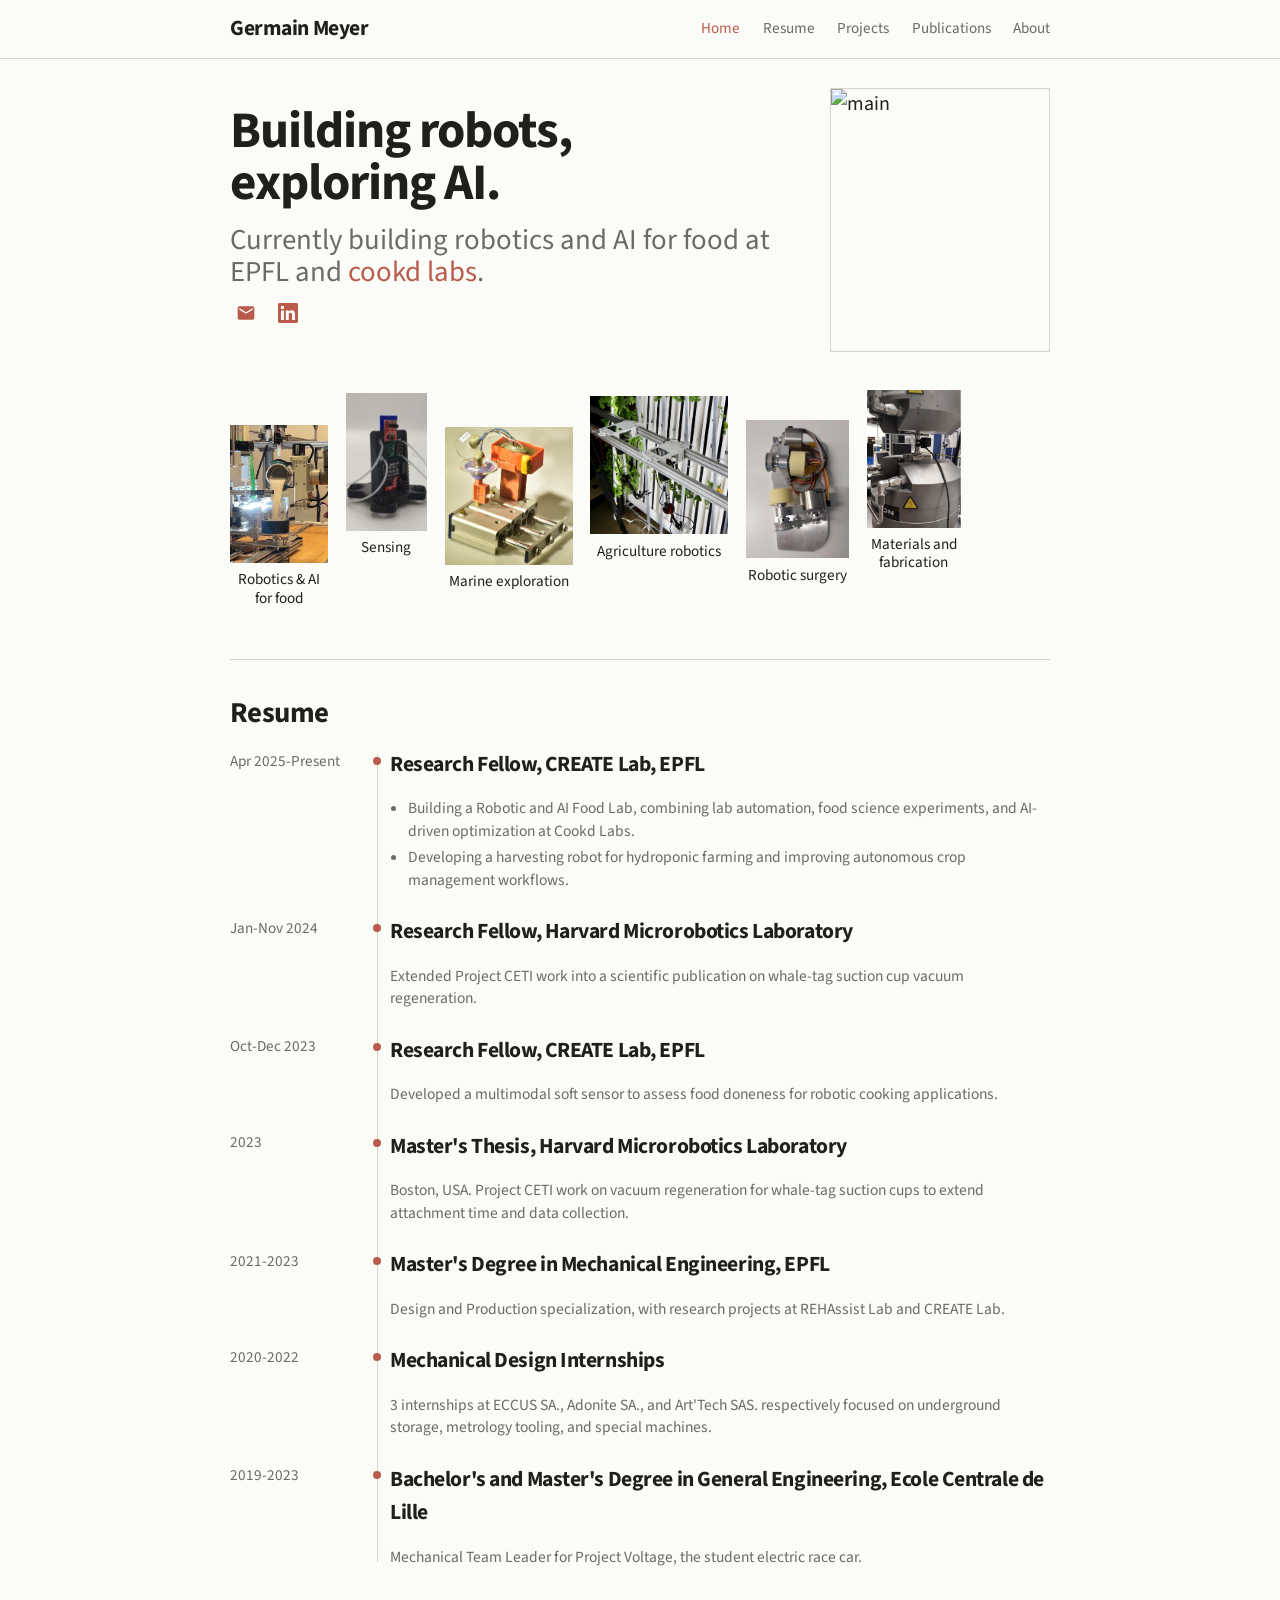
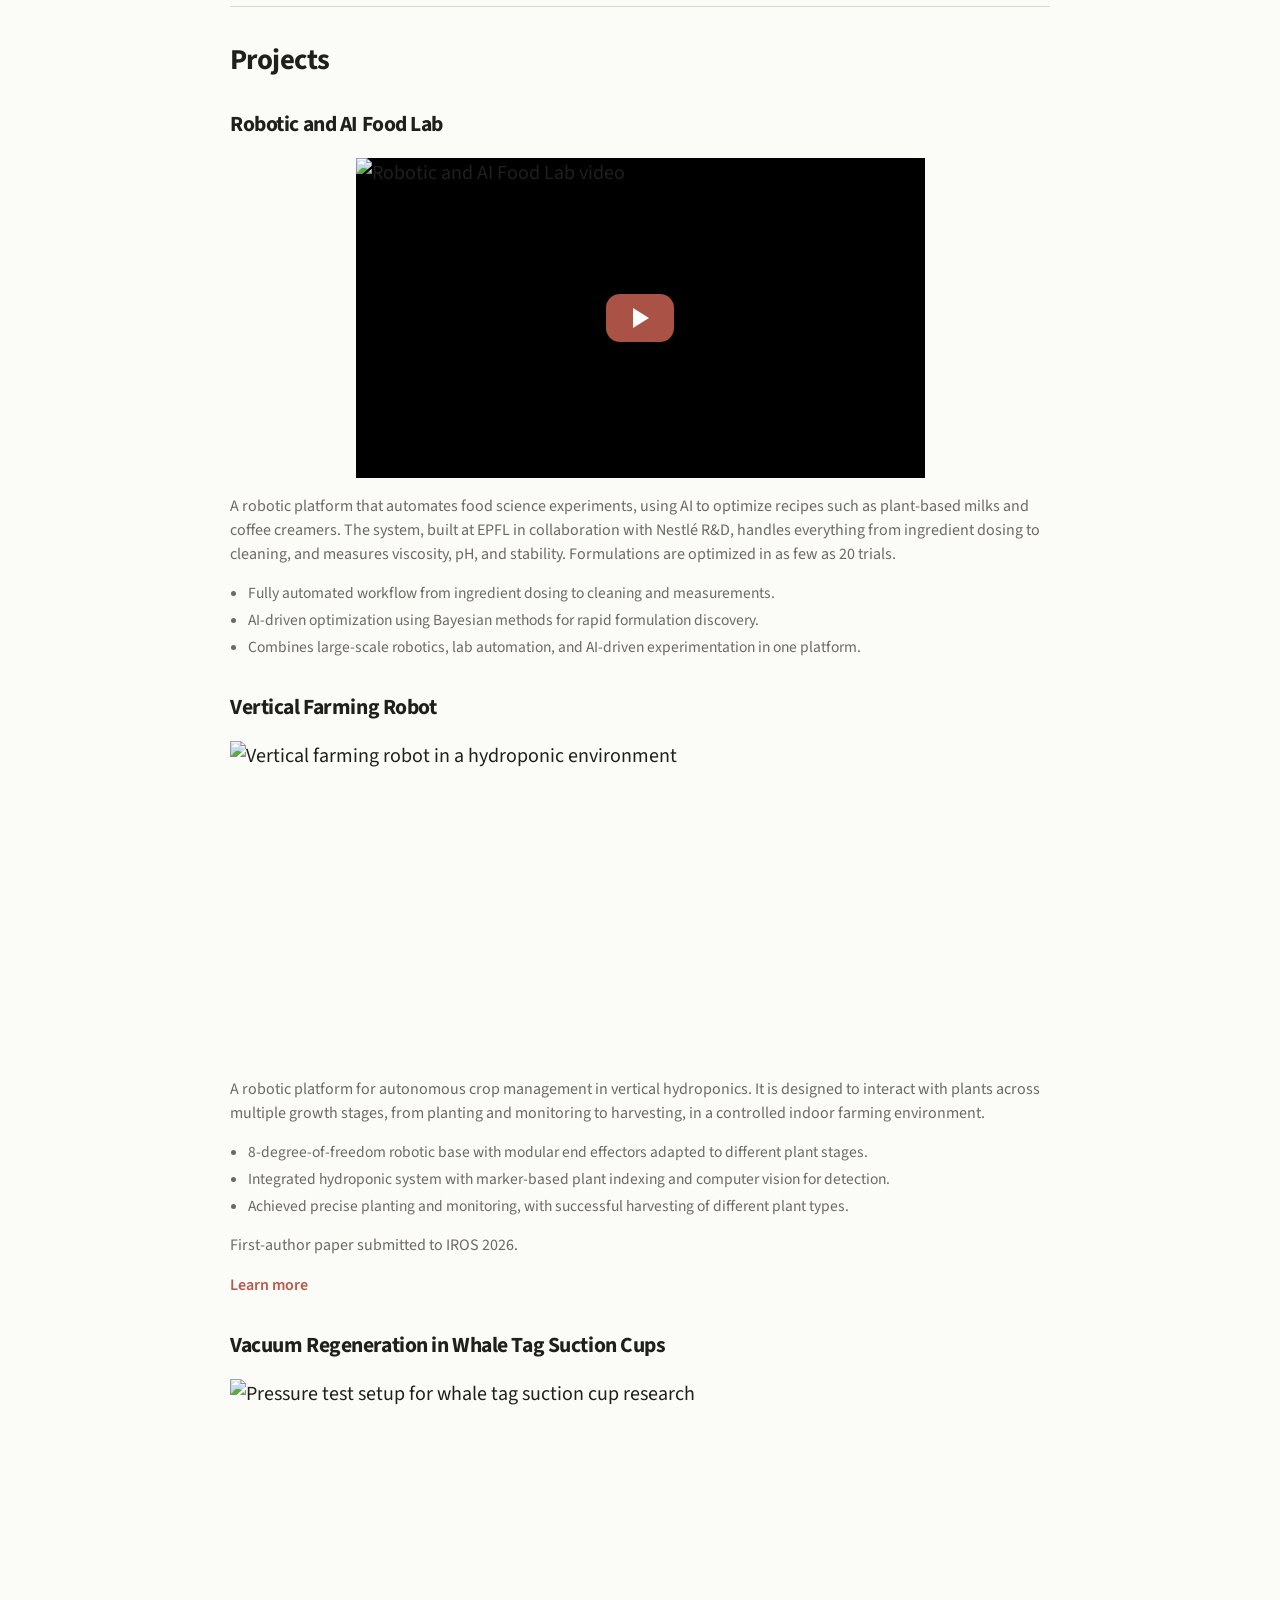
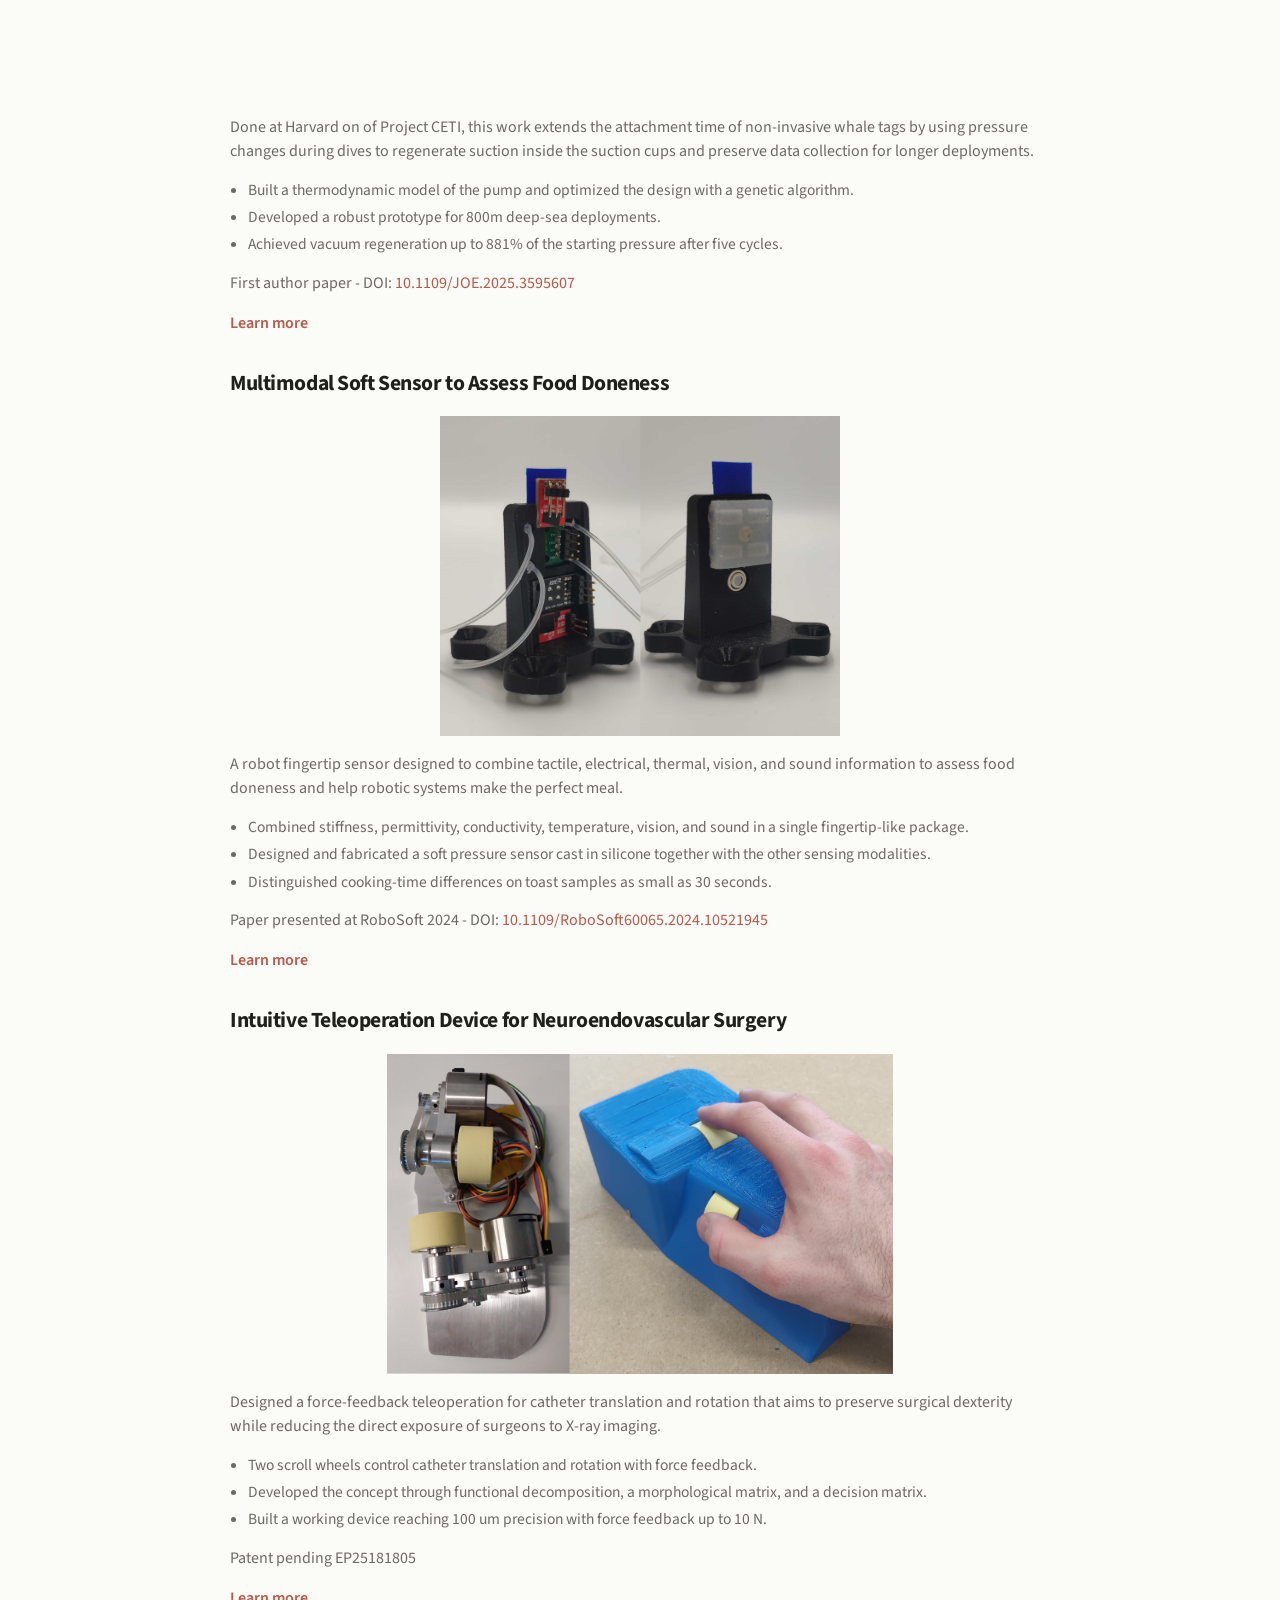
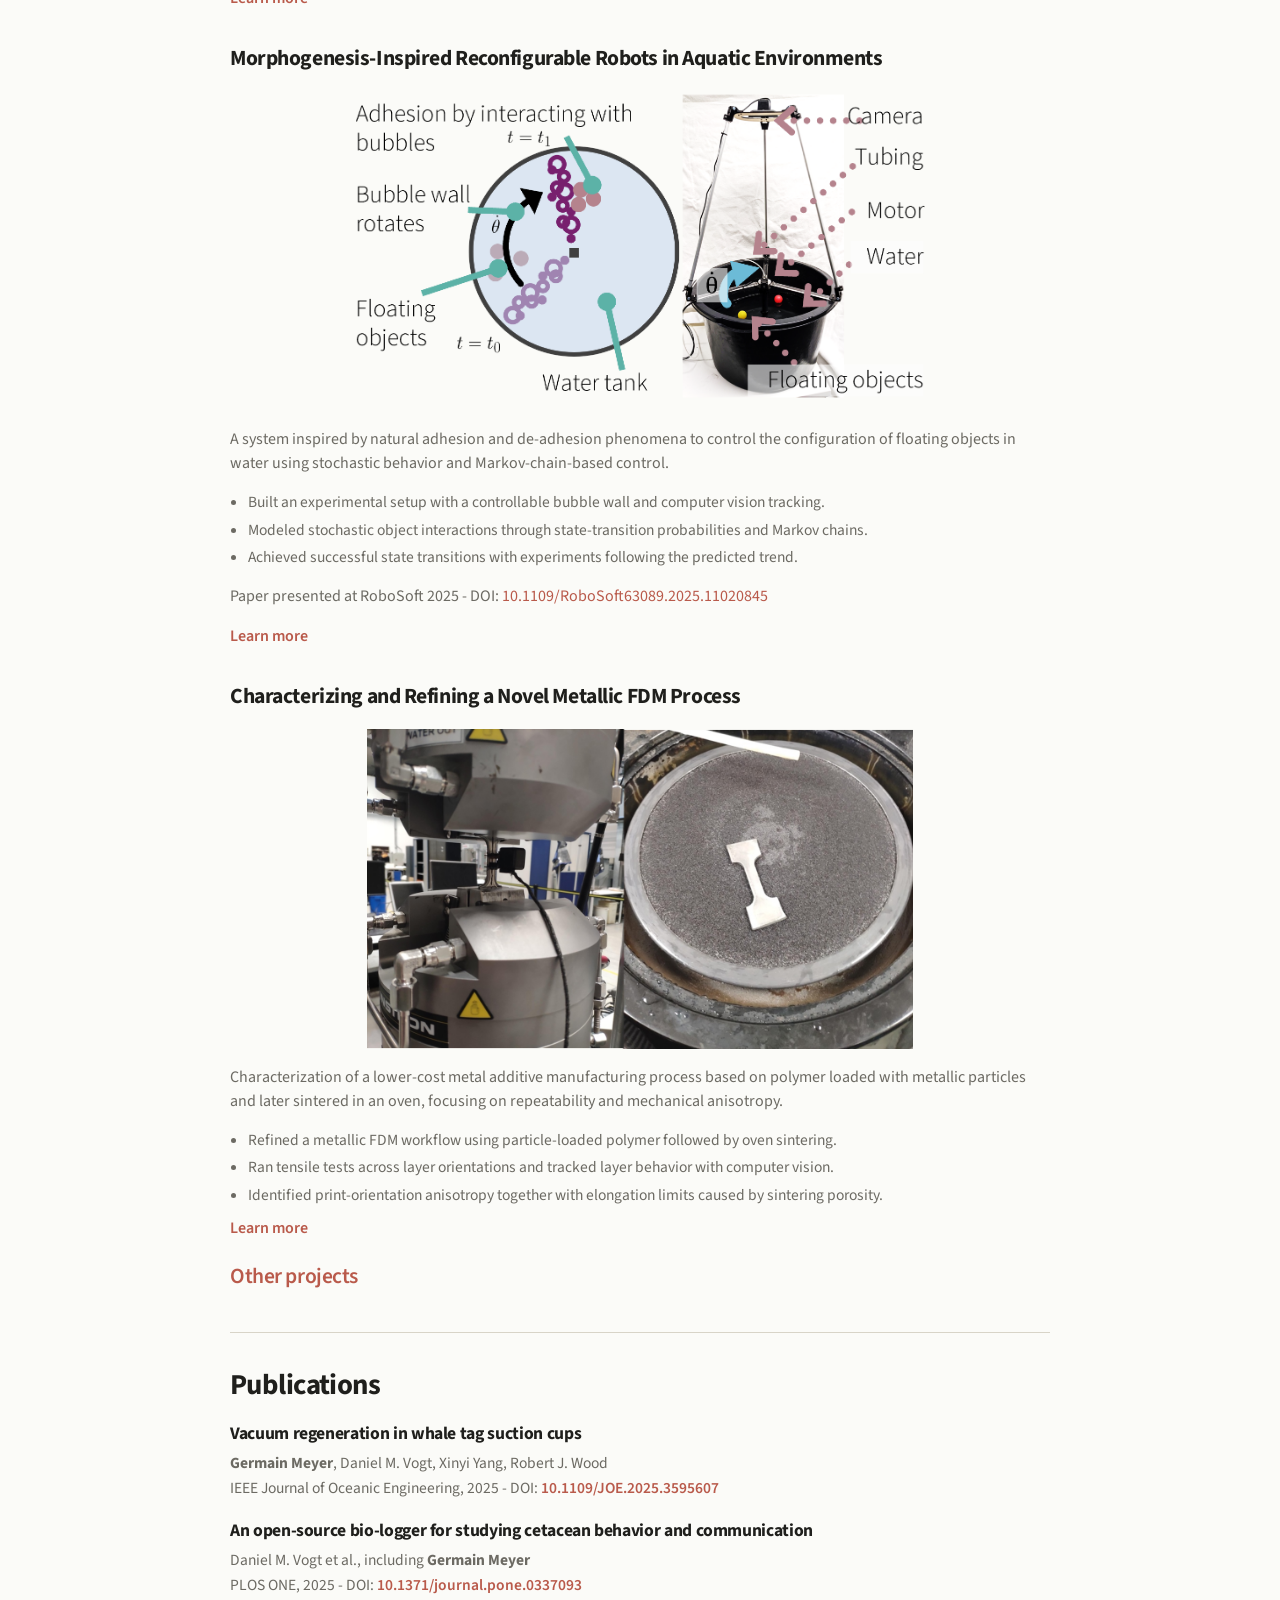
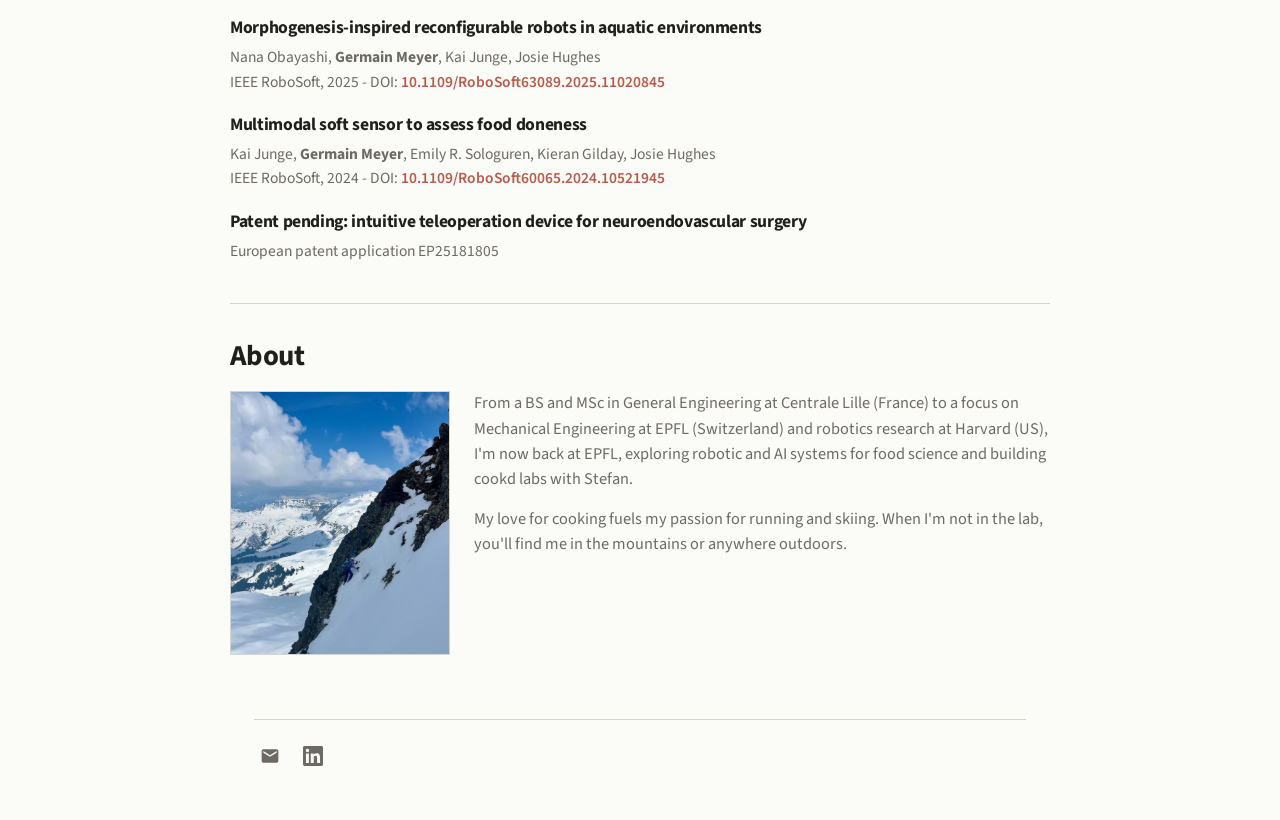
==== commit 3770a4e1: "update" ====
--- a/index.html
+++ b/index.html
@@ -32,14 +32,11 @@
   <main>
     <section class="hero section" id="home">
       <div class="hero-copy">
-        <h1>Building robots, playing with AI.</h1>
+        <h1>Building robots, exploring AI.</h1>
         <p class="hero-lead">
           Currently building robotics and AI for food at EPFL and
           <a href="https://www.cookdlabs.ai/" target="_blank" rel="noopener">cookd labs</a>.
         </p>
-      </div>
-      <div class="hero-visual">
-        <img src="images/main.jpeg" alt="Portrait">
         <div class="hero-links hero-links--portrait">
           <a href="mailto:germain.meyer@epfl.ch" aria-label="Email">
             <svg viewBox="0 0 24 24" aria-hidden="true"><path d="M20 4H4c-1.1 0-2 .9-2 2v12c0 1.1.9 2 2 2h16c1.1 0 2-.9 2-2V6c0-1.1-.9-2-2-2zm0 4-8 5-8-5V6l8 5 8-5v2z"/></svg>
@@ -49,6 +46,9 @@
           </a>
         </div>
       </div>
+      <div class="hero-visual">
+        <img src="images/main.jpeg" alt="main">
+      </div>
       <div class="domain-gallery" aria-label="Research domains">
         <a class="domain-card" href="#project-food-lab">
           <img src="images/Robotics and AI for Food.png" alt="Robotics and AI for food research system">
@@ -86,8 +86,10 @@
           <div class="timeline-date">Apr 2025-Present</div>
           <div class="timeline-body">
             <h3>Research Fellow, CREATE Lab, EPFL</h3>
-            <p>Building a Robotic and AI Food Lab, combining lab automation, food science experiments, and AI-driven optimization: cookd labs.</p>
-            <p>Developing a harvesting robot for hydroponic farming and improving autonomous crop management workflows.</p>
+            <ul>
+              <li>Building a Robotic and AI Food Lab, combining lab automation, food science experiments, and AI-driven optimization at Cookd Labs.</li>
+              <li>Developing a harvesting robot for hydroponic farming and improving autonomous crop management workflows.</li>
+            </ul>
           </div>
         </article>
         <article class="timeline-item">
@@ -190,7 +192,7 @@
             <img src="images/whale-tag/whale-tag.JPG" alt="Pressure test setup for whale tag suction cup research">
           </div>
           <p>
-            Part of Project CETI, this work extends the attachment time of non-invasive whale tags
+            Done at Harvard on of Project CETI, this work extends the attachment time of non-invasive whale tags
             by using pressure changes during dives to regenerate suction inside the suction cups
             and preserve data collection for longer deployments.
           </p>
--- a/styles.css
+++ b/styles.css
@@ -190,7 +190,7 @@
 }
 
 .hero-links--portrait {
-  margin-top: 0.75rem;
+  margin-top: 0.55rem;
   flex-direction: row;
   align-items: flex-start;
   gap: 0.6rem;
@@ -227,7 +227,7 @@
 .domain-gallery {
   grid-area: gallery;
   align-self: start;
-  margin: 1.25rem 0 0;
+  margin: 0.6rem 0 0;
   display: flex;
   flex-wrap: nowrap;
   align-items: flex-start;
@@ -400,7 +400,7 @@
 .timeline-body::before {
   content: "";
   position: absolute;
-  left: -1.55rem;
+  left: -1.05rem;
   top: 0.55rem;
   width: 0.5rem;
   height: 0.5rem;
@@ -413,6 +413,18 @@
   color: var(--muted);
   line-height: 1.45;
   font-size: 0.97rem;
+}
+
+.timeline-body ul {
+  margin: 0;
+  padding-left: 1.1rem;
+  color: var(--muted);
+  line-height: 1.45;
+  font-size: 0.97rem;
+}
+
+.timeline-body li + li {
+  margin-top: 0.25rem;
 }
 
 .project-columns h4 {
@@ -731,8 +743,9 @@
   }
 
   .timeline-body::before {
-    left: -1.33rem;
+    left: -1.08rem;
     top: 0.45rem;
+    transform: translateX(-50%);
   }
 
   .hero-lead {
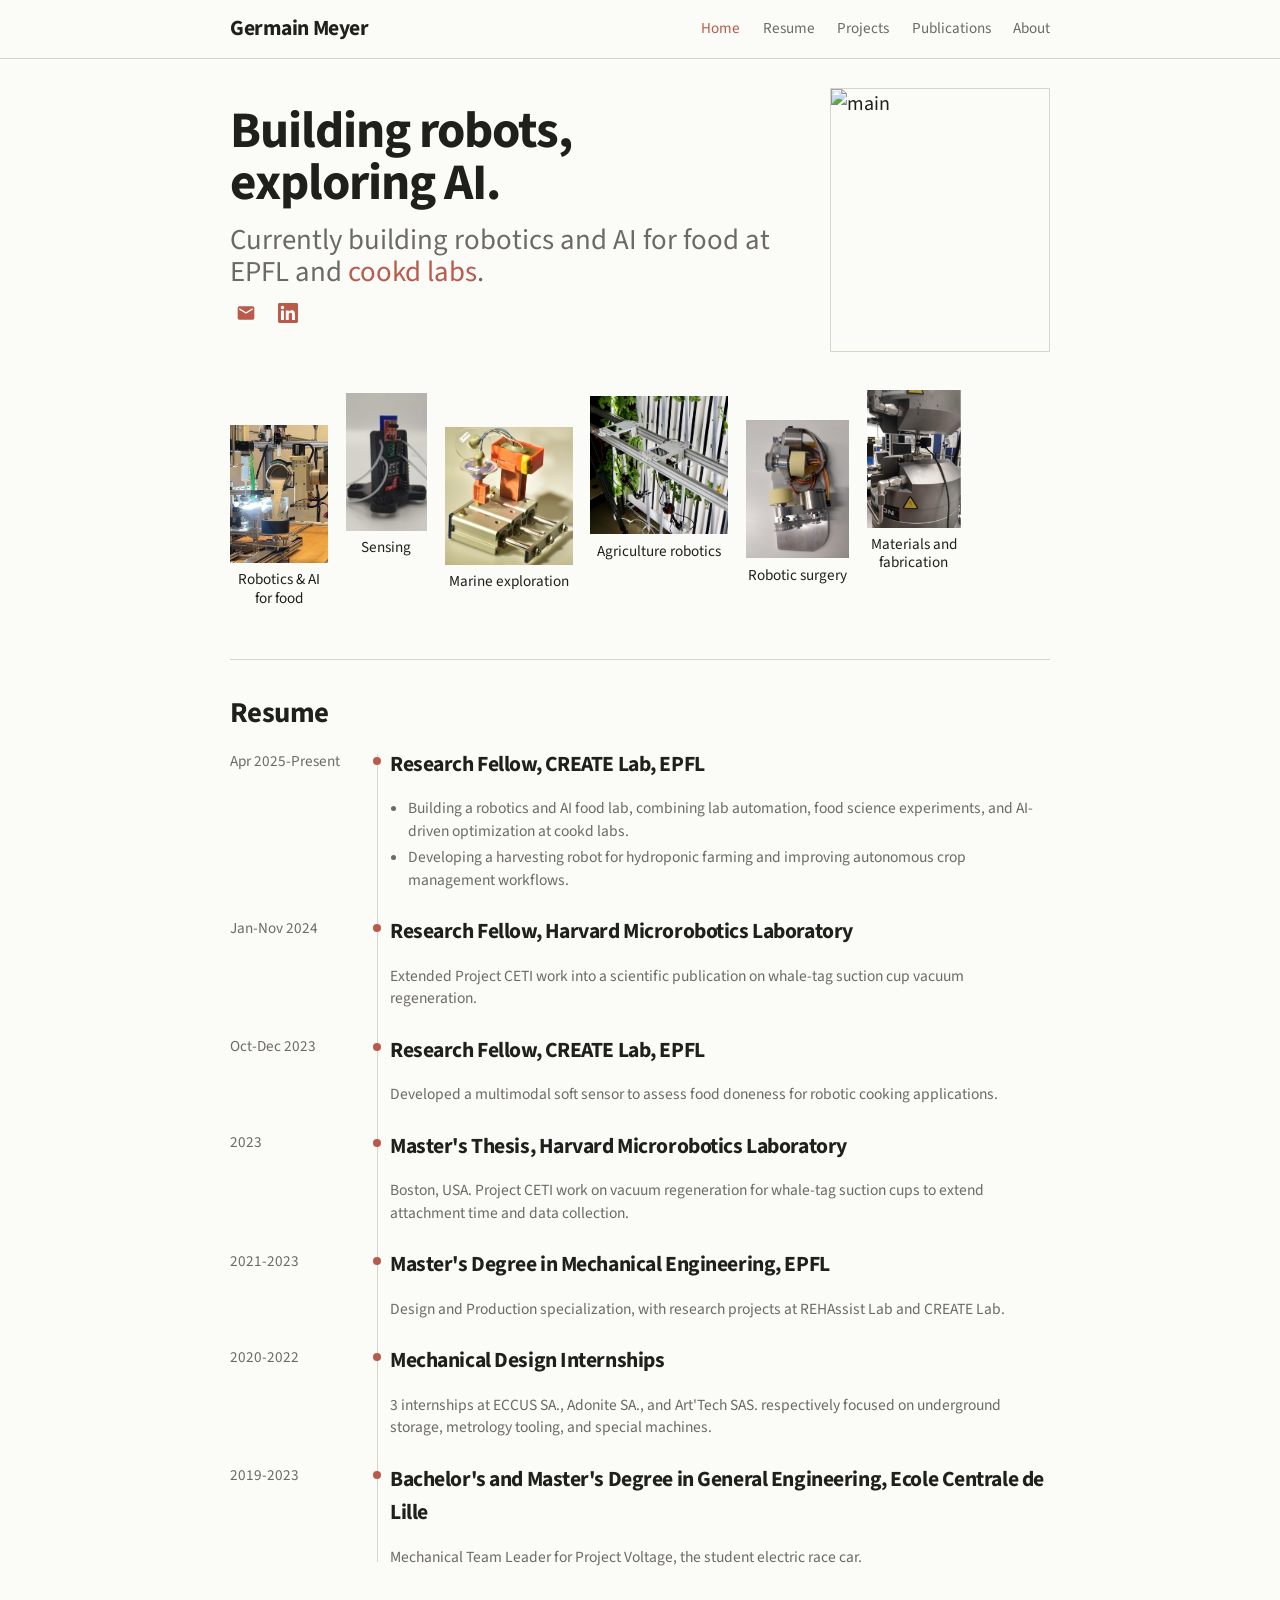
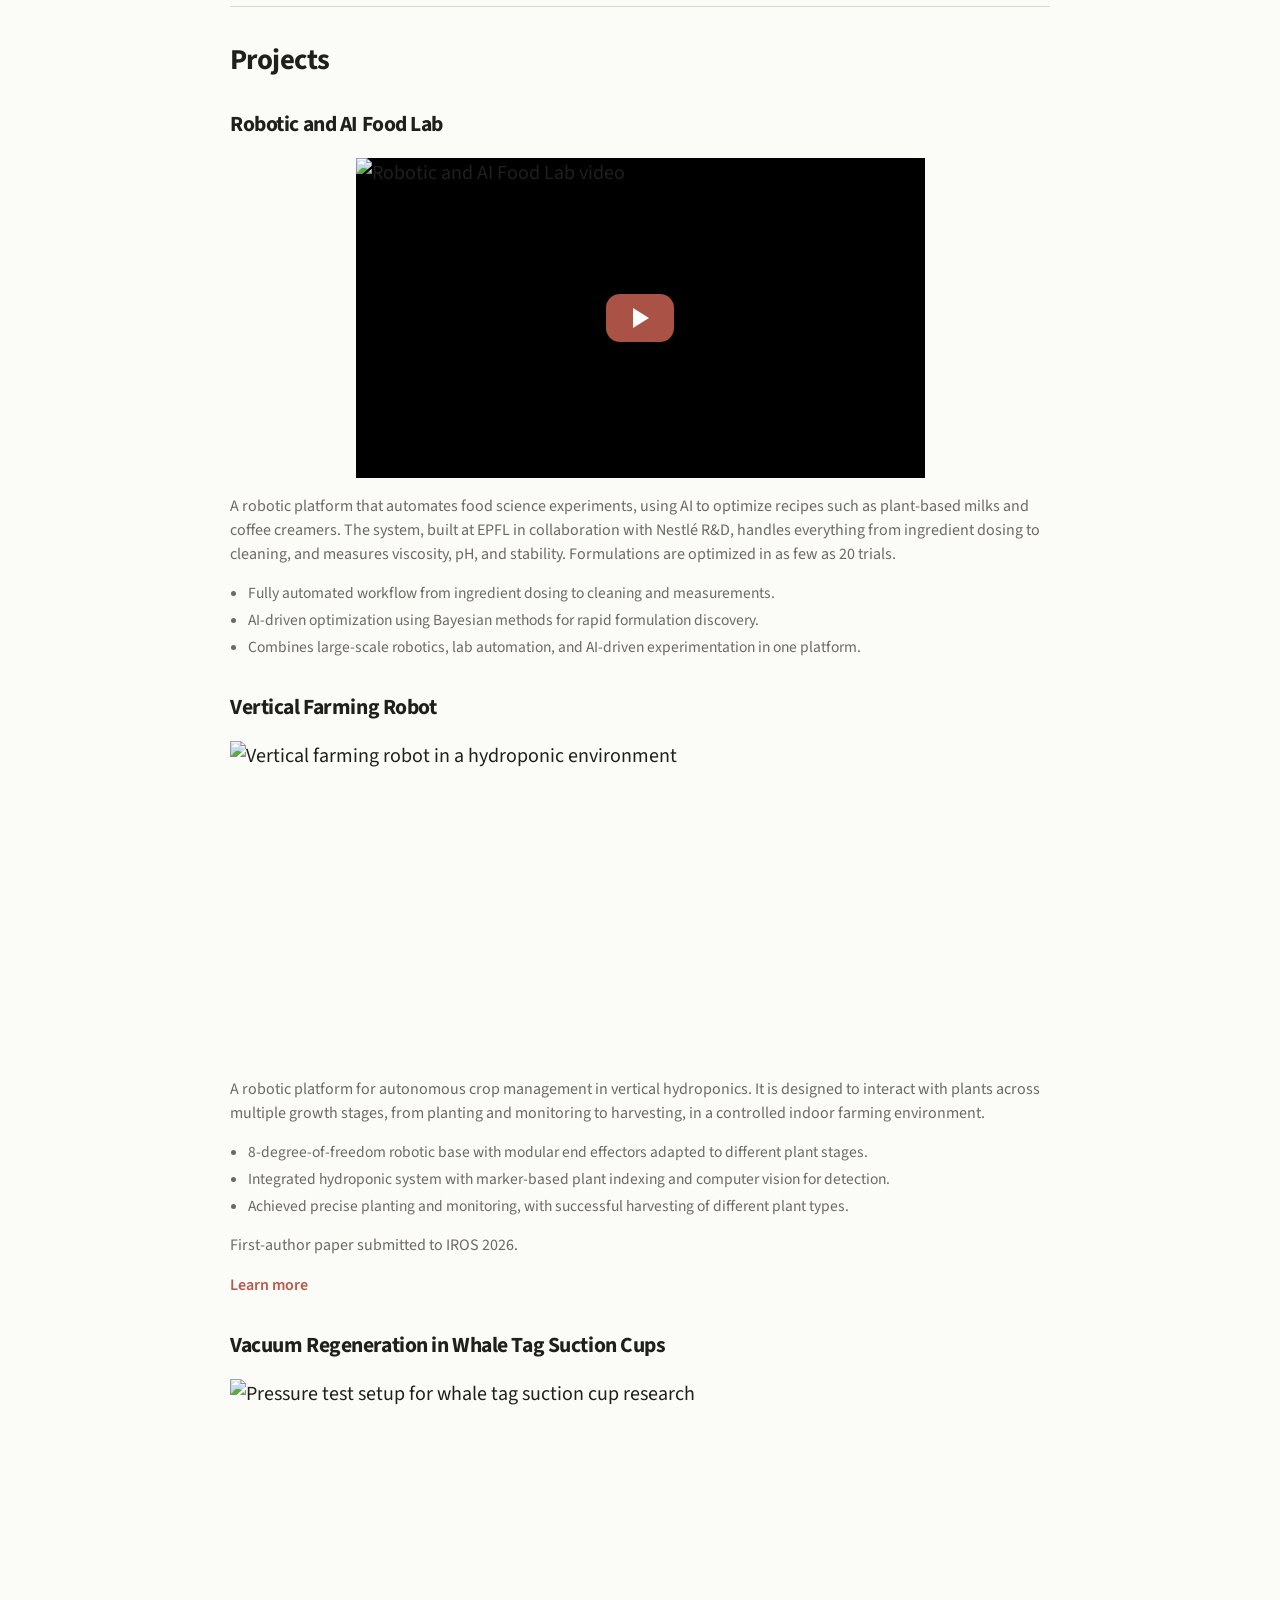
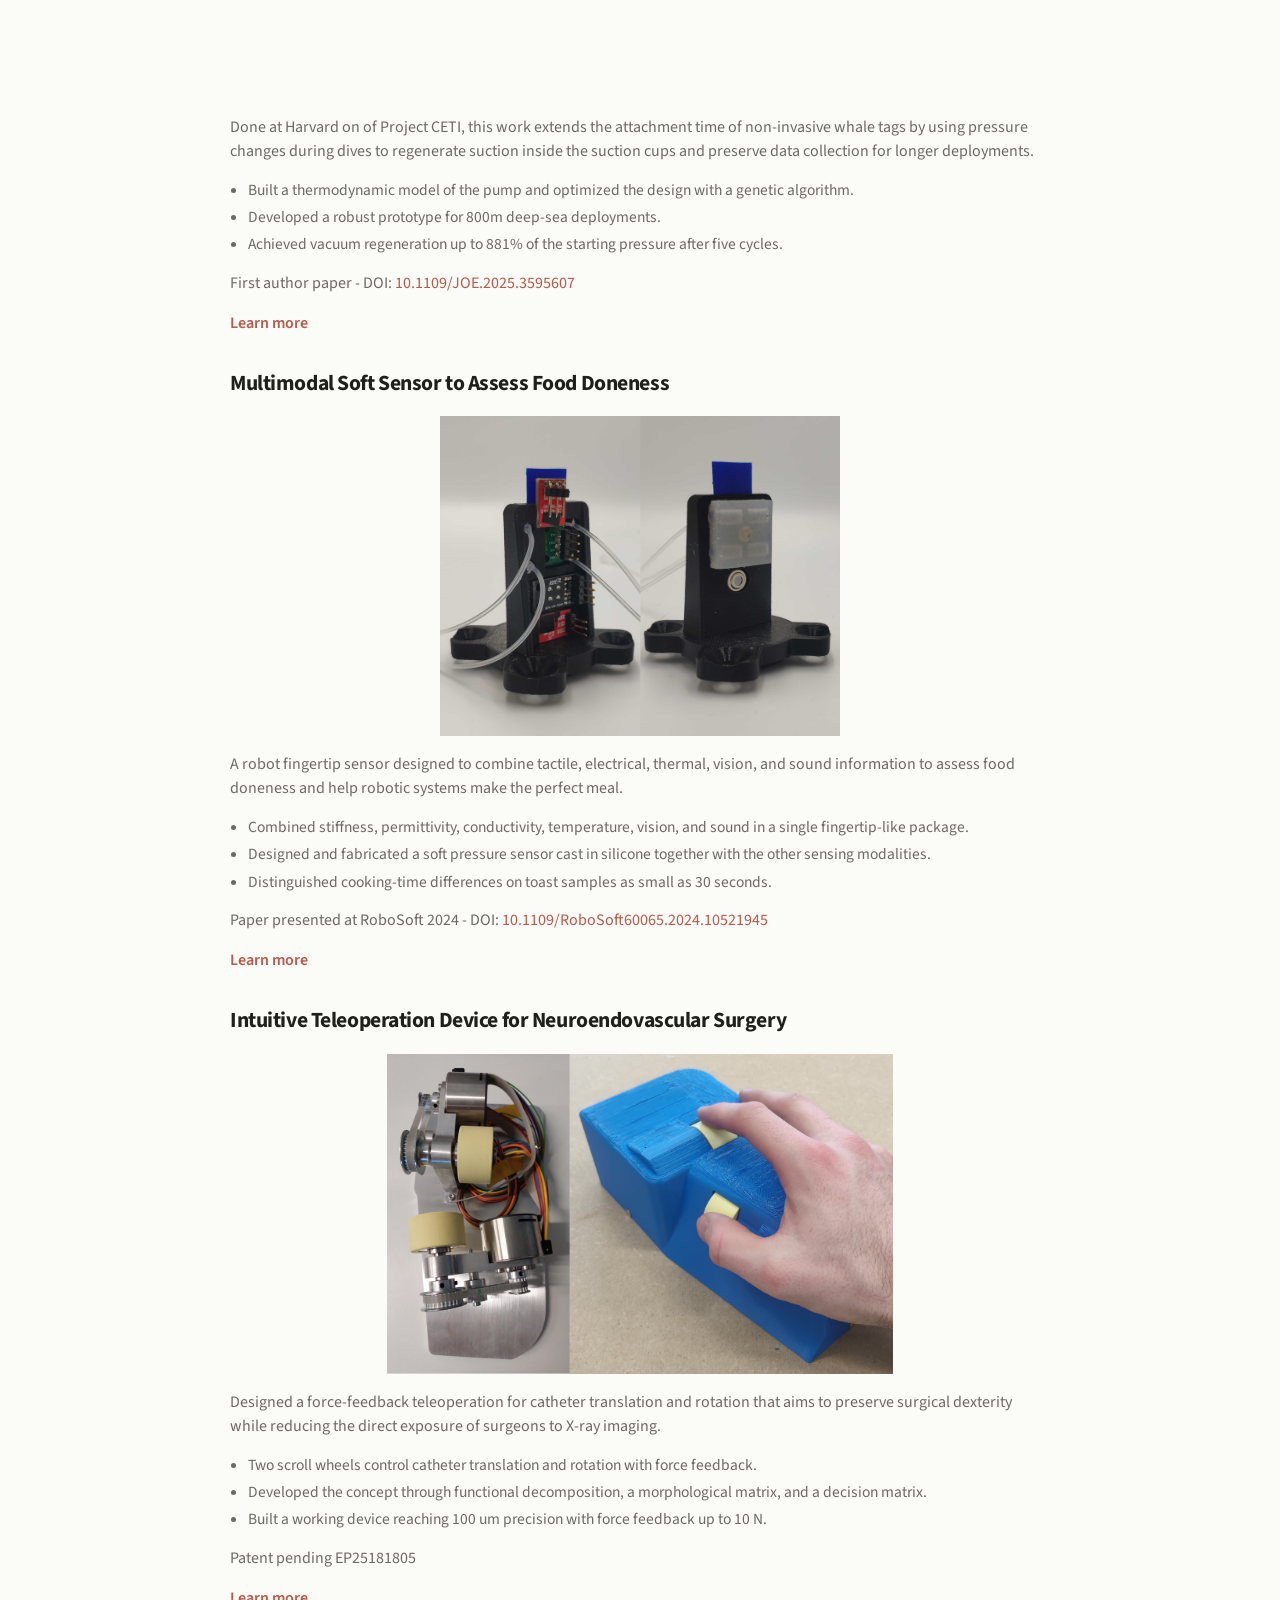
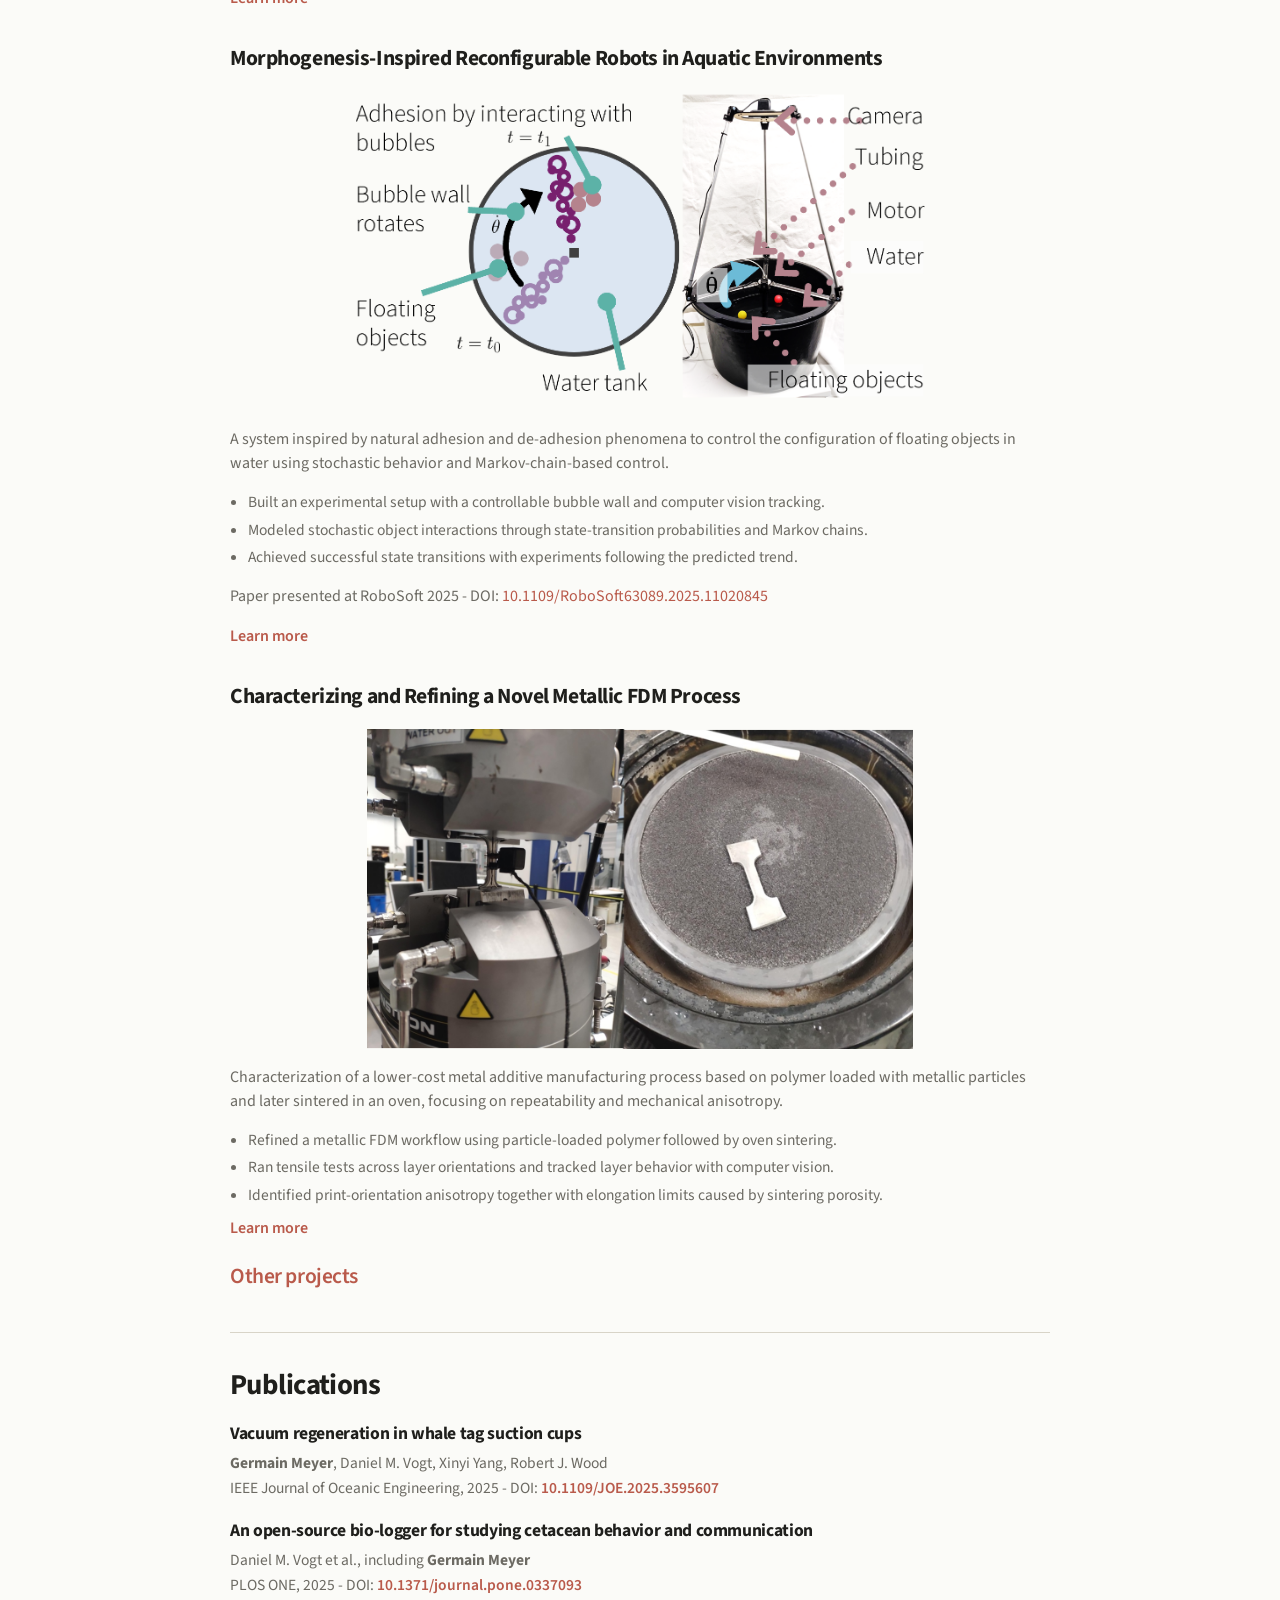
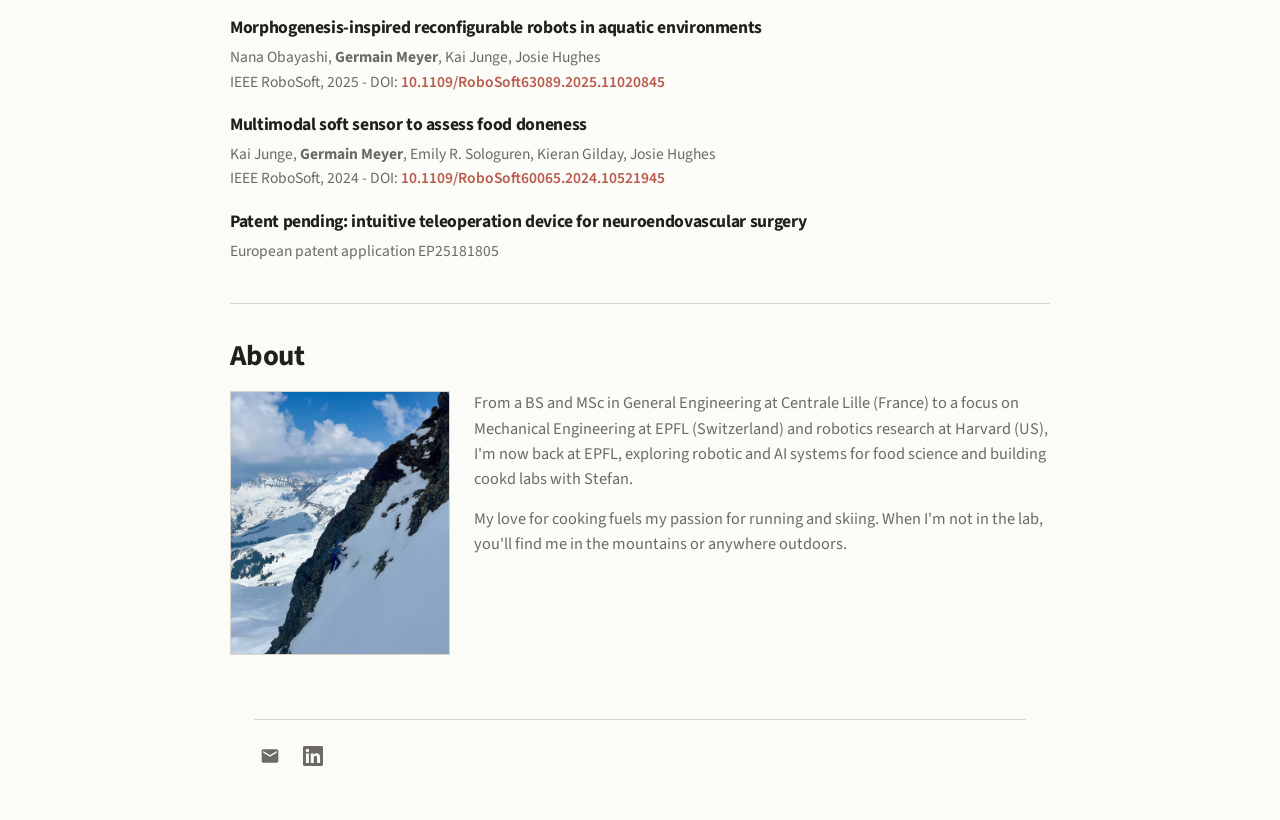
==== commit 1edbe590: "update video image" ====
--- a/index.html
+++ b/index.html
@@ -38,7 +38,7 @@
           <a href="https://www.cookdlabs.ai/" target="_blank" rel="noopener">cookd labs</a>.
         </p>
         <div class="hero-links hero-links--portrait">
-          <a href="mailto:germain.meyer@epfl.ch" aria-label="Email">
+          <a href="#" onclick="window.location.href = 'mail' + 'to:' + 'germain.meyer' + '@epfl.ch'" aria-label="Email">
             <svg viewBox="0 0 24 24" aria-hidden="true"><path d="M20 4H4c-1.1 0-2 .9-2 2v12c0 1.1.9 2 2 2h16c1.1 0 2-.9 2-2V6c0-1.1-.9-2-2-2zm0 4-8 5-8-5V6l8 5 8-5v2z"/></svg>
           </a>
           <a href="https://linkedin.com/in/germain-meyer-136297217" target="_blank" rel="noopener" aria-label="LinkedIn">
@@ -87,7 +87,7 @@
           <div class="timeline-body">
             <h3>Research Fellow, CREATE Lab, EPFL</h3>
             <ul>
-              <li>Building a Robotic and AI Food Lab, combining lab automation, food science experiments, and AI-driven optimization at Cookd Labs.</li>
+              <li>Building a robotics and AI food lab, combining lab automation, food science experiments, and AI-driven optimization at cookd labs.</li>
               <li>Developing a harvesting robot for hydroponic farming and improving autonomous crop management workflows.</li>
             </ul>
           </div>
@@ -147,7 +147,7 @@
           <h3>Robotic and AI Food Lab</h3>
           <div class="project-media project-media--video">
             <div class="video-lazy" data-id="kssVwYvXHfM" aria-label="Play Robotic and AI Food Lab video" role="button" tabindex="0">
-              <img src="https://img.youtube.com/vi/dTXsekE0bE0/maxresdefault.jpg" alt="Robotic and AI Food Lab video" loading="lazy">
+              <img src="https://img.youtube.com/vi/kssVwYvXHfM/maxresdefault.jpg" alt="Robotic and AI Food Lab video" loading="lazy">
               <button class="video-play" type="button" aria-label="Play video"></button>
             </div>
           </div>
@@ -343,7 +343,7 @@
 
   <footer class="site-footer">
     <div class="footer-links">
-      <a href="mailto:germain.meyer@epfl.ch" aria-label="Email">
+      <a href="#" onclick="window.location.href = 'mail' + 'to:' + 'germain.meyer' + '@epfl.ch'" aria-label="Email">
         <svg viewBox="0 0 24 24" aria-hidden="true"><path d="M20 4H4c-1.1 0-2 .9-2 2v12c0 1.1.9 2 2 2h16c1.1 0 2-.9 2-2V6c0-1.1-.9-2-2-2zm0 4-8 5-8-5V6l8 5 8-5v2z"/></svg>
       </a>
       <a href="https://linkedin.com/in/germain-meyer-136297217" target="_blank" rel="noopener" aria-label="LinkedIn">
